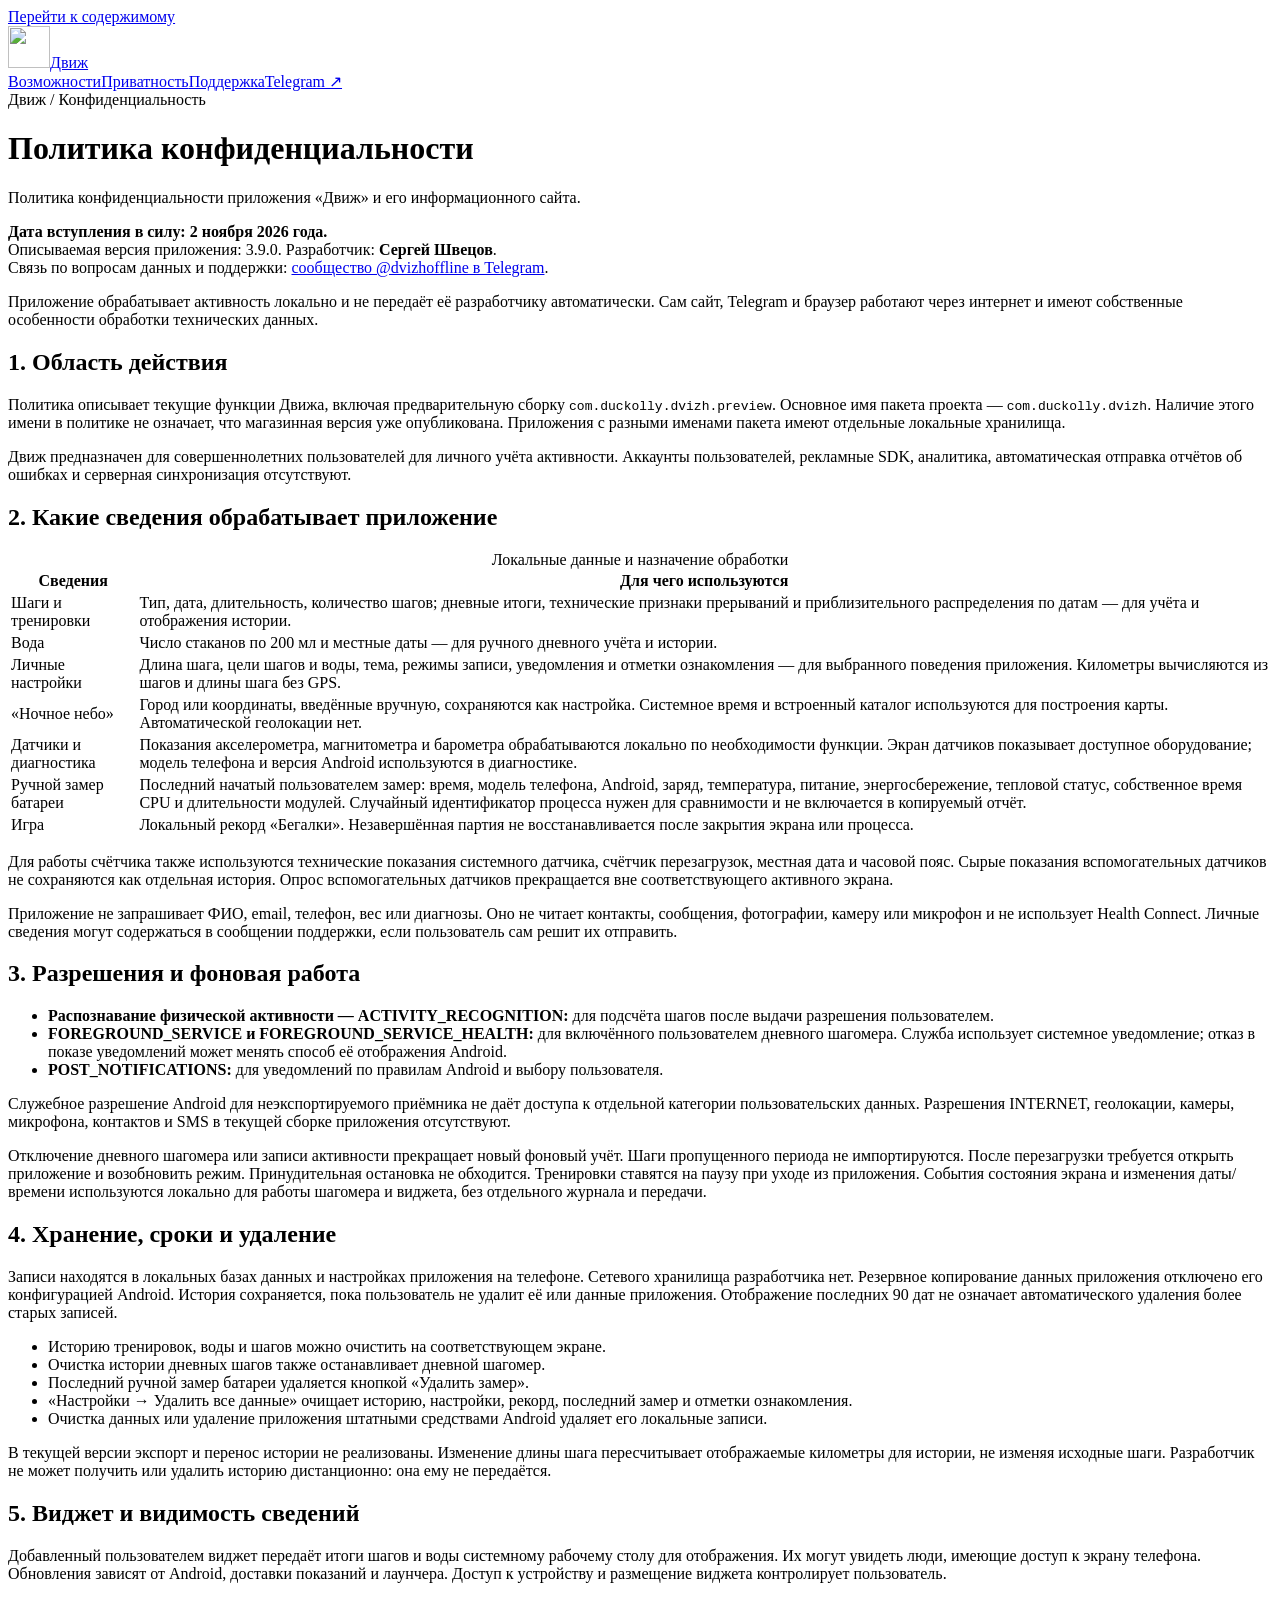
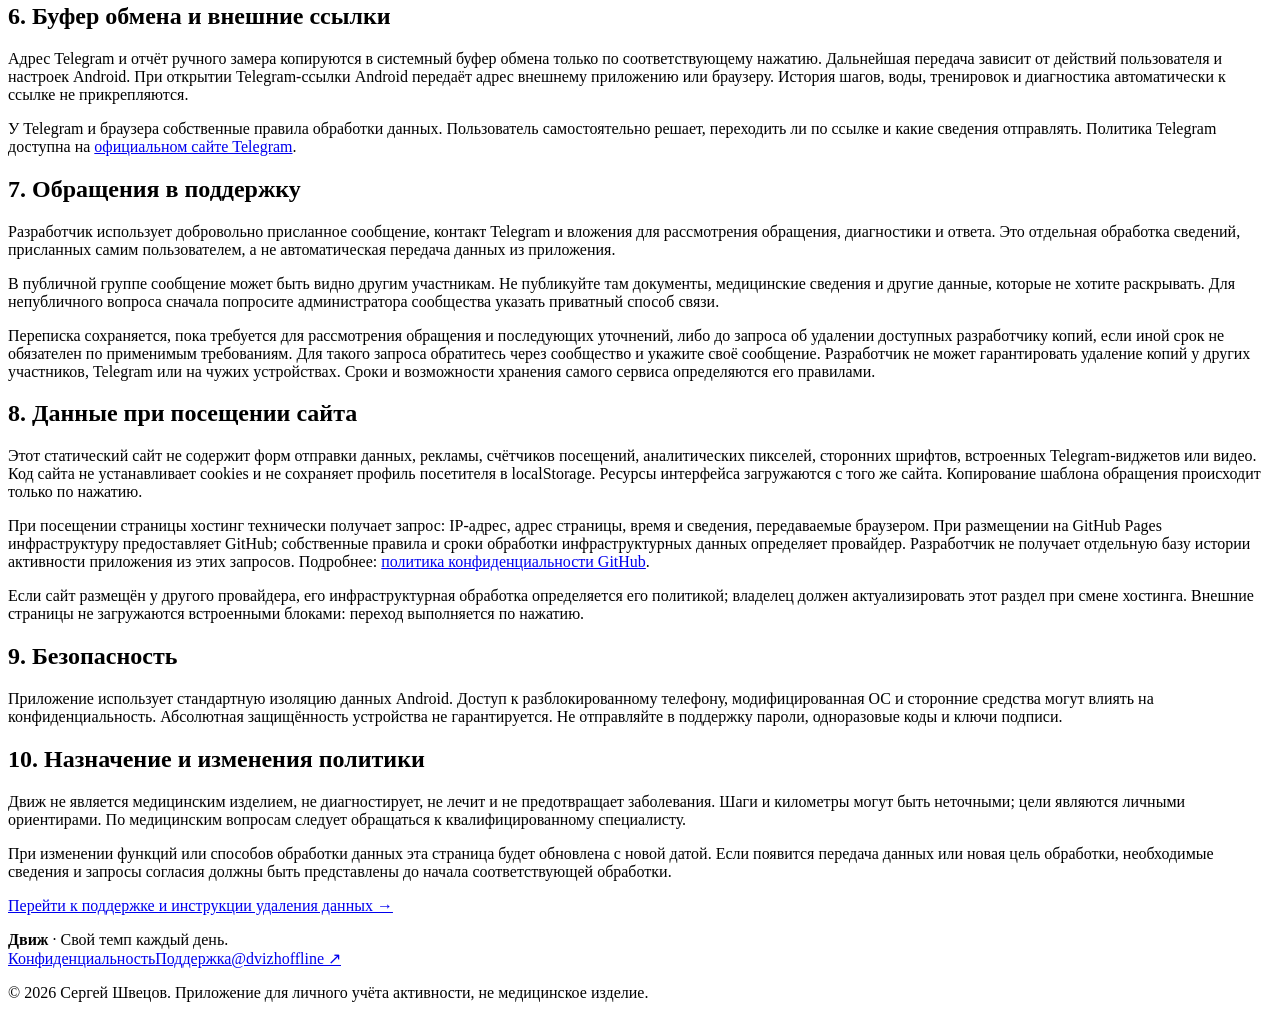
==== privacy.html @ 9fd2c1b9 "Add files via upload" ====
<!doctype html><html lang="ru"><head><meta charset="utf-8"><meta name="viewport" content="width=device-width,initial-scale=1"><title>Политика конфиденциальности — Движ</title><meta name="description" content="Политика конфиденциальности Движа: локальная обработка шагов, воды, настроек и диагностики; удаление данных и связь с разработчиком."><meta name="theme-color" content="#682781"><meta name="referrer" content="no-referrer"><meta http-equiv="Content-Security-Policy" content="default-src 'self'; img-src 'self'; style-src 'self'; script-src 'self'; connect-src 'none'; object-src 'none'; base-uri 'none'; form-action 'none'"><link rel="icon" type="image/png" href="assets/icon.png"><link rel="stylesheet" href="assets/style.css"></head><body><a class="skip" href="#main">Перейти к содержимому</a><header class="top"><div class="wrap nav"><a class="brand" href="index.html" aria-label="Движ — главная"><img src="assets/icon.png" alt="" width="42" height="42">Движ</a><nav class="navlinks" aria-label="Основная навигация"><a href="index.html#features">Возможности</a><a href="privacy.html" aria-current="page">Приватность</a><a href="support.html" >Поддержка</a><a class="nav-cta" href="https://t.me/dvizhoffline" rel="noopener noreferrer">Telegram ↗</a></nav></div></header><main id="main" class="wrap doc"><span class="eyebrow">Движ / Конфиденциальность</span><h1>Политика конфиденциальности</h1><p class="intro">Политика конфиденциальности приложения «Движ» и его информационного сайта.</p><p><strong>Дата вступления в силу: 2 ноября 2026 года.</strong><br>Описываемая версия приложения: 3.9.0. Разработчик: <strong>Сергей Швецов</strong>.<br>Связь по вопросам данных и поддержки: <a href="https://t.me/dvizhoffline" rel="noopener noreferrer">сообщество @dvizhoffline в Telegram</a>.</p><div class="notice"><p>Приложение обрабатывает активность локально и не передаёт её разработчику автоматически. Сам сайт, Telegram и браузер работают через интернет и имеют собственные особенности обработки технических данных.</p></div>
<h2>1. Область действия</h2><p>Политика описывает текущие функции Движа, включая предварительную сборку <code>com.duckolly.dvizh.preview</code>. Основное имя пакета проекта — <code>com.duckolly.dvizh</code>. Наличие этого имени в политике не означает, что магазинная версия уже опубликована. Приложения с разными именами пакета имеют отдельные локальные хранилища.</p><p>Движ предназначен для совершеннолетних пользователей для личного учёта активности. Аккаунты пользователей, рекламные SDK, аналитика, автоматическая отправка отчётов об ошибках и серверная синхронизация отсутствуют.</p>
<h2>2. Какие сведения обрабатывает приложение</h2><table><caption>Локальные данные и назначение обработки</caption><thead><tr><th scope="col">Сведения</th><th scope="col">Для чего используются</th></tr></thead><tbody><tr><td>Шаги и тренировки</td><td>Тип, дата, длительность, количество шагов; дневные итоги, технические признаки прерываний и приблизительного распределения по датам — для учёта и отображения истории.</td></tr><tr><td>Вода</td><td>Число стаканов по 200 мл и местные даты — для ручного дневного учёта и истории.</td></tr><tr><td>Личные настройки</td><td>Длина шага, цели шагов и воды, тема, режимы записи, уведомления и отметки ознакомления — для выбранного поведения приложения. Километры вычисляются из шагов и длины шага без GPS.</td></tr><tr><td>«Ночное небо»</td><td>Город или координаты, введённые вручную, сохраняются как настройка. Системное время и встроенный каталог используются для построения карты. Автоматической геолокации нет.</td></tr><tr><td>Датчики и диагностика</td><td>Показания акселерометра, магнитометра и барометра обрабатываются локально по необходимости функции. Экран датчиков показывает доступное оборудование; модель телефона и версия Android используются в диагностике.</td></tr><tr><td>Ручной замер батареи</td><td>Последний начатый пользователем замер: время, модель телефона, Android, заряд, температура, питание, энергосбережение, тепловой статус, собственное время CPU и длительности модулей. Случайный идентификатор процесса нужен для сравнимости и не включается в копируемый отчёт.</td></tr><tr><td>Игра</td><td>Локальный рекорд «Бегалки». Незавершённая партия не восстанавливается после закрытия экрана или процесса.</td></tr></tbody></table><p>Для работы счётчика также используются технические показания системного датчика, счётчик перезагрузок, местная дата и часовой пояс. Сырые показания вспомогательных датчиков не сохраняются как отдельная история. Опрос вспомогательных датчиков прекращается вне соответствующего активного экрана.</p><p>Приложение не запрашивает ФИО, email, телефон, вес или диагнозы. Оно не читает контакты, сообщения, фотографии, камеру или микрофон и не использует Health Connect. Личные сведения могут содержаться в сообщении поддержки, если пользователь сам решит их отправить.</p>
<h2>3. Разрешения и фоновая работа</h2><ul><li><strong>Распознавание физической активности — ACTIVITY_RECOGNITION:</strong> для подсчёта шагов после выдачи разрешения пользователем.</li><li><strong>FOREGROUND_SERVICE и FOREGROUND_SERVICE_HEALTH:</strong> для включённого пользователем дневного шагомера. Служба использует системное уведомление; отказ в показе уведомлений может менять способ её отображения Android.</li><li><strong>POST_NOTIFICATIONS:</strong> для уведомлений по правилам Android и выбору пользователя.</li></ul><p>Служебное разрешение Android для неэкспортируемого приёмника не даёт доступа к отдельной категории пользовательских данных. Разрешения INTERNET, геолокации, камеры, микрофона, контактов и SMS в текущей сборке приложения отсутствуют.</p><p>Отключение дневного шагомера или записи активности прекращает новый фоновый учёт. Шаги пропущенного периода не импортируются. После перезагрузки требуется открыть приложение и возобновить режим. Принудительная остановка не обходится. Тренировки ставятся на паузу при уходе из приложения. События состояния экрана и изменения даты/времени используются локально для работы шагомера и виджета, без отдельного журнала и передачи.</p>
<h2>4. Хранение, сроки и удаление</h2><p>Записи находятся в локальных базах данных и настройках приложения на телефоне. Сетевого хранилища разработчика нет. Резервное копирование данных приложения отключено его конфигурацией Android. История сохраняется, пока пользователь не удалит её или данные приложения. Отображение последних 90 дат не означает автоматического удаления более старых записей.</p><ul><li>Историю тренировок, воды и шагов можно очистить на соответствующем экране.</li><li>Очистка истории дневных шагов также останавливает дневной шагомер.</li><li>Последний ручной замер батареи удаляется кнопкой «Удалить замер».</li><li>«Настройки → Удалить все данные» очищает историю, настройки, рекорд, последний замер и отметки ознакомления.</li><li>Очистка данных или удаление приложения штатными средствами Android удаляет его локальные записи.</li></ul><p>В текущей версии экспорт и перенос истории не реализованы. Изменение длины шага пересчитывает отображаемые километры для истории, не изменяя исходные шаги. Разработчик не может получить или удалить историю дистанционно: она ему не передаётся.</p>
<h2>5. Виджет и видимость сведений</h2><p>Добавленный пользователем виджет передаёт итоги шагов и воды системному рабочему столу для отображения. Их могут увидеть люди, имеющие доступ к экрану телефона. Обновления зависят от Android, доставки показаний и лаунчера. Доступ к устройству и размещение виджета контролирует пользователь.</p>
<h2>6. Буфер обмена и внешние ссылки</h2><p>Адрес Telegram и отчёт ручного замера копируются в системный буфер обмена только по соответствующему нажатию. Дальнейшая передача зависит от действий пользователя и настроек Android. При открытии Telegram-ссылки Android передаёт адрес внешнему приложению или браузеру. История шагов, воды, тренировок и диагностика автоматически к ссылке не прикрепляются.</p><p>У Telegram и браузера собственные правила обработки данных. Пользователь самостоятельно решает, переходить ли по ссылке и какие сведения отправлять. Политика Telegram доступна на <a href="https://telegram.org/privacy" rel="noopener noreferrer">официальном сайте Telegram</a>.</p>
<h2>7. Обращения в поддержку</h2><p>Разработчик использует добровольно присланное сообщение, контакт Telegram и вложения для рассмотрения обращения, диагностики и ответа. Это отдельная обработка сведений, присланных самим пользователем, а не автоматическая передача данных из приложения.</p><p>В публичной группе сообщение может быть видно другим участникам. Не публикуйте там документы, медицинские сведения и другие данные, которые не хотите раскрывать. Для непубличного вопроса сначала попросите администратора сообщества указать приватный способ связи.</p><p>Переписка сохраняется, пока требуется для рассмотрения обращения и последующих уточнений, либо до запроса об удалении доступных разработчику копий, если иной срок не обязателен по применимым требованиям. Для такого запроса обратитесь через сообщество и укажите своё сообщение. Разработчик не может гарантировать удаление копий у других участников, Telegram или на чужих устройствах. Сроки и возможности хранения самого сервиса определяются его правилами.</p>
<h2>8. Данные при посещении сайта</h2><p>Этот статический сайт не содержит форм отправки данных, рекламы, счётчиков посещений, аналитических пикселей, сторонних шрифтов, встроенных Telegram-виджетов или видео. Код сайта не устанавливает cookies и не сохраняет профиль посетителя в localStorage. Ресурсы интерфейса загружаются с того же сайта. Копирование шаблона обращения происходит только по нажатию.</p><p>При посещении страницы хостинг технически получает запрос: IP-адрес, адрес страницы, время и сведения, передаваемые браузером. При размещении на GitHub Pages инфраструктуру предоставляет GitHub; собственные правила и сроки обработки инфраструктурных данных определяет провайдер. Разработчик не получает отдельную базу истории активности приложения из этих запросов. Подробнее: <a href="https://docs.github.com/en/site-policy/privacy-policies/github-general-privacy-statement" rel="noopener noreferrer">политика конфиденциальности GitHub</a>.</p><p>Если сайт размещён у другого провайдера, его инфраструктурная обработка определяется его политикой; владелец должен актуализировать этот раздел при смене хостинга. Внешние страницы не загружаются встроенными блоками: переход выполняется по нажатию.</p>
<h2>9. Безопасность</h2><p>Приложение использует стандартную изоляцию данных Android. Доступ к разблокированному телефону, модифицированная ОС и сторонние средства могут влиять на конфиденциальность. Абсолютная защищённость устройства не гарантируется. Не отправляйте в поддержку пароли, одноразовые коды и ключи подписи.</p>
<h2>10. Назначение и изменения политики</h2><p>Движ не является медицинским изделием, не диагностирует, не лечит и не предотвращает заболевания. Шаги и километры могут быть неточными; цели являются личными ориентирами. По медицинским вопросам следует обращаться к квалифицированному специалисту.</p><p>При изменении функций или способов обработки данных эта страница будет обновлена с новой датой. Если появится передача данных или новая цель обработки, необходимые сведения и запросы согласия должны быть представлены до начала соответствующей обработки.</p><p><a href="support.html">Перейти к поддержке и инструкции удаления данных →</a></p></main><footer class="footer"><div class="wrap"><div class="footer-row"><span><strong>Движ</strong> · Свой темп каждый день.</span><nav class="footer-links" aria-label="Дополнительная навигация"><a href="privacy.html">Конфиденциальность</a><a href="support.html">Поддержка</a><a href="https://t.me/dvizhoffline" rel="noopener noreferrer">@dvizhoffline ↗</a></nav></div><p class="small">© 2026 Сергей Швецов. Приложение для личного учёта активности, не медицинское изделие.</p></div></footer></body></html>
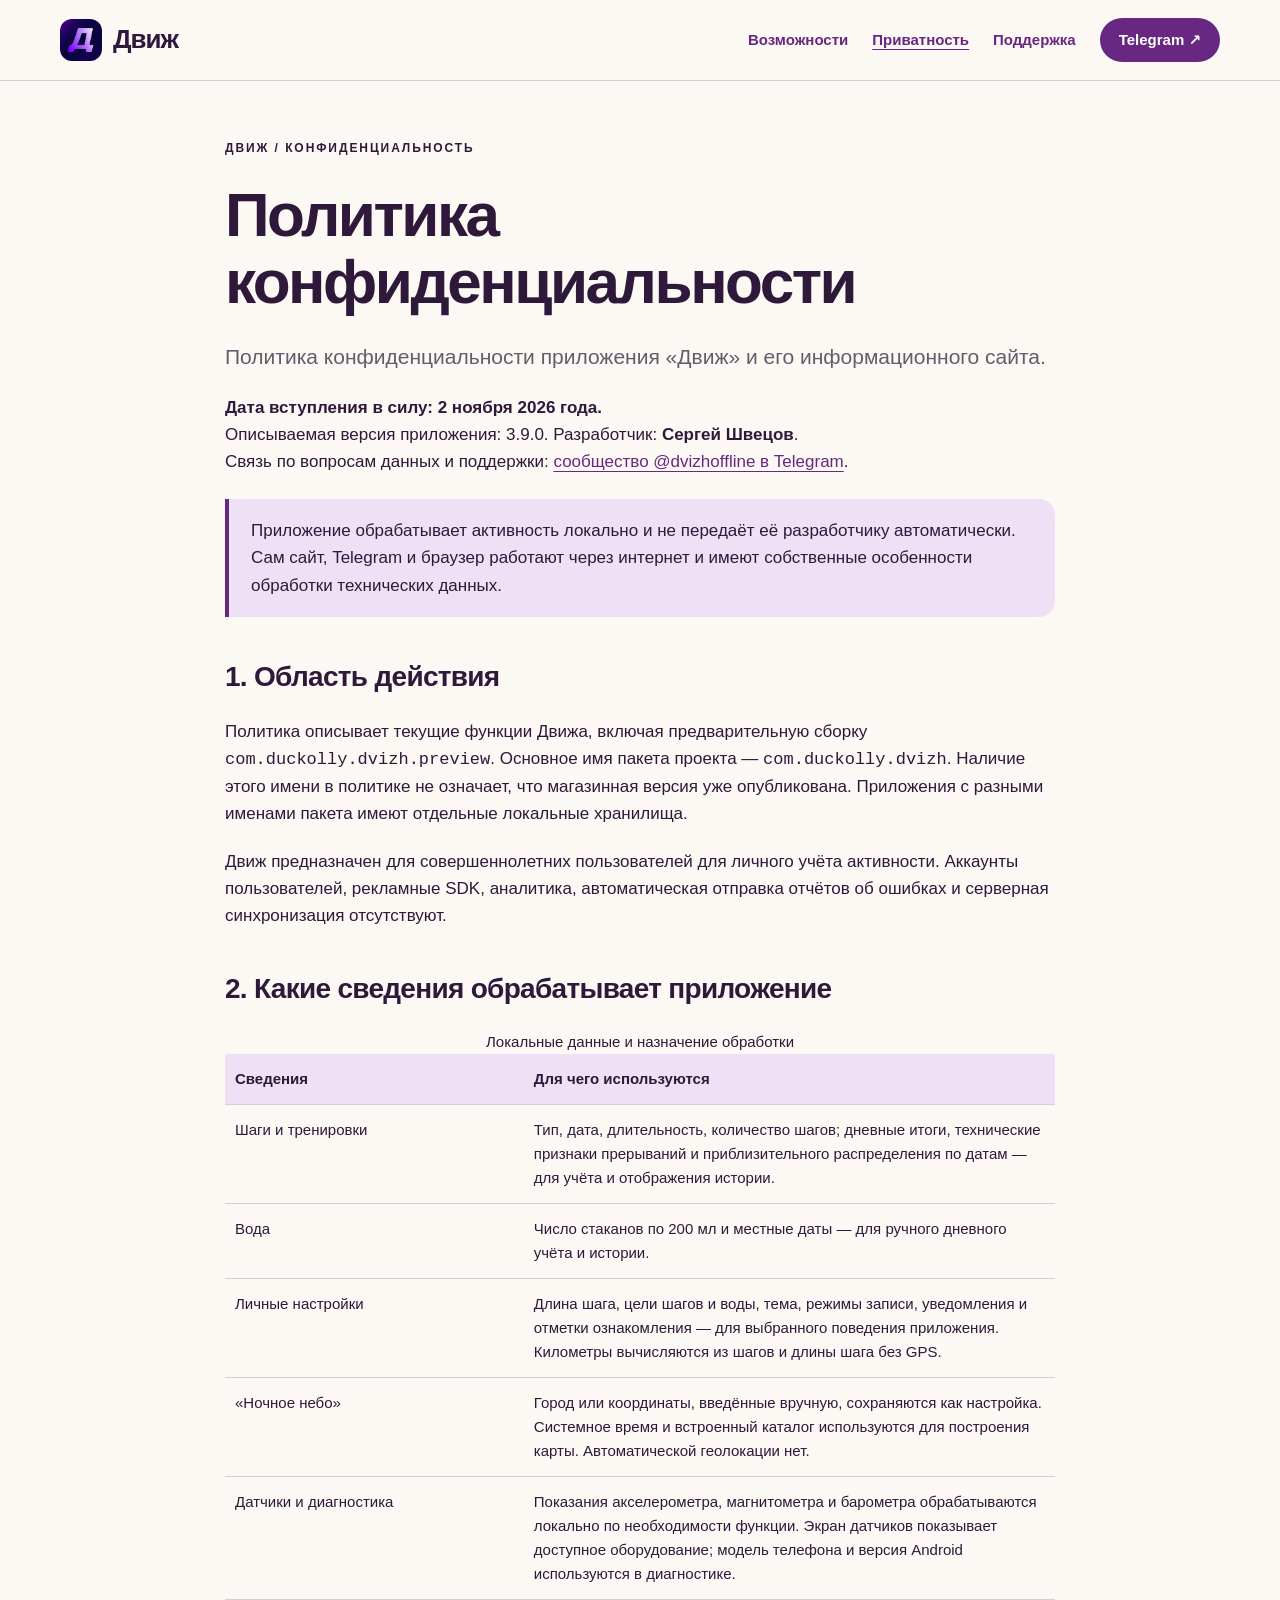
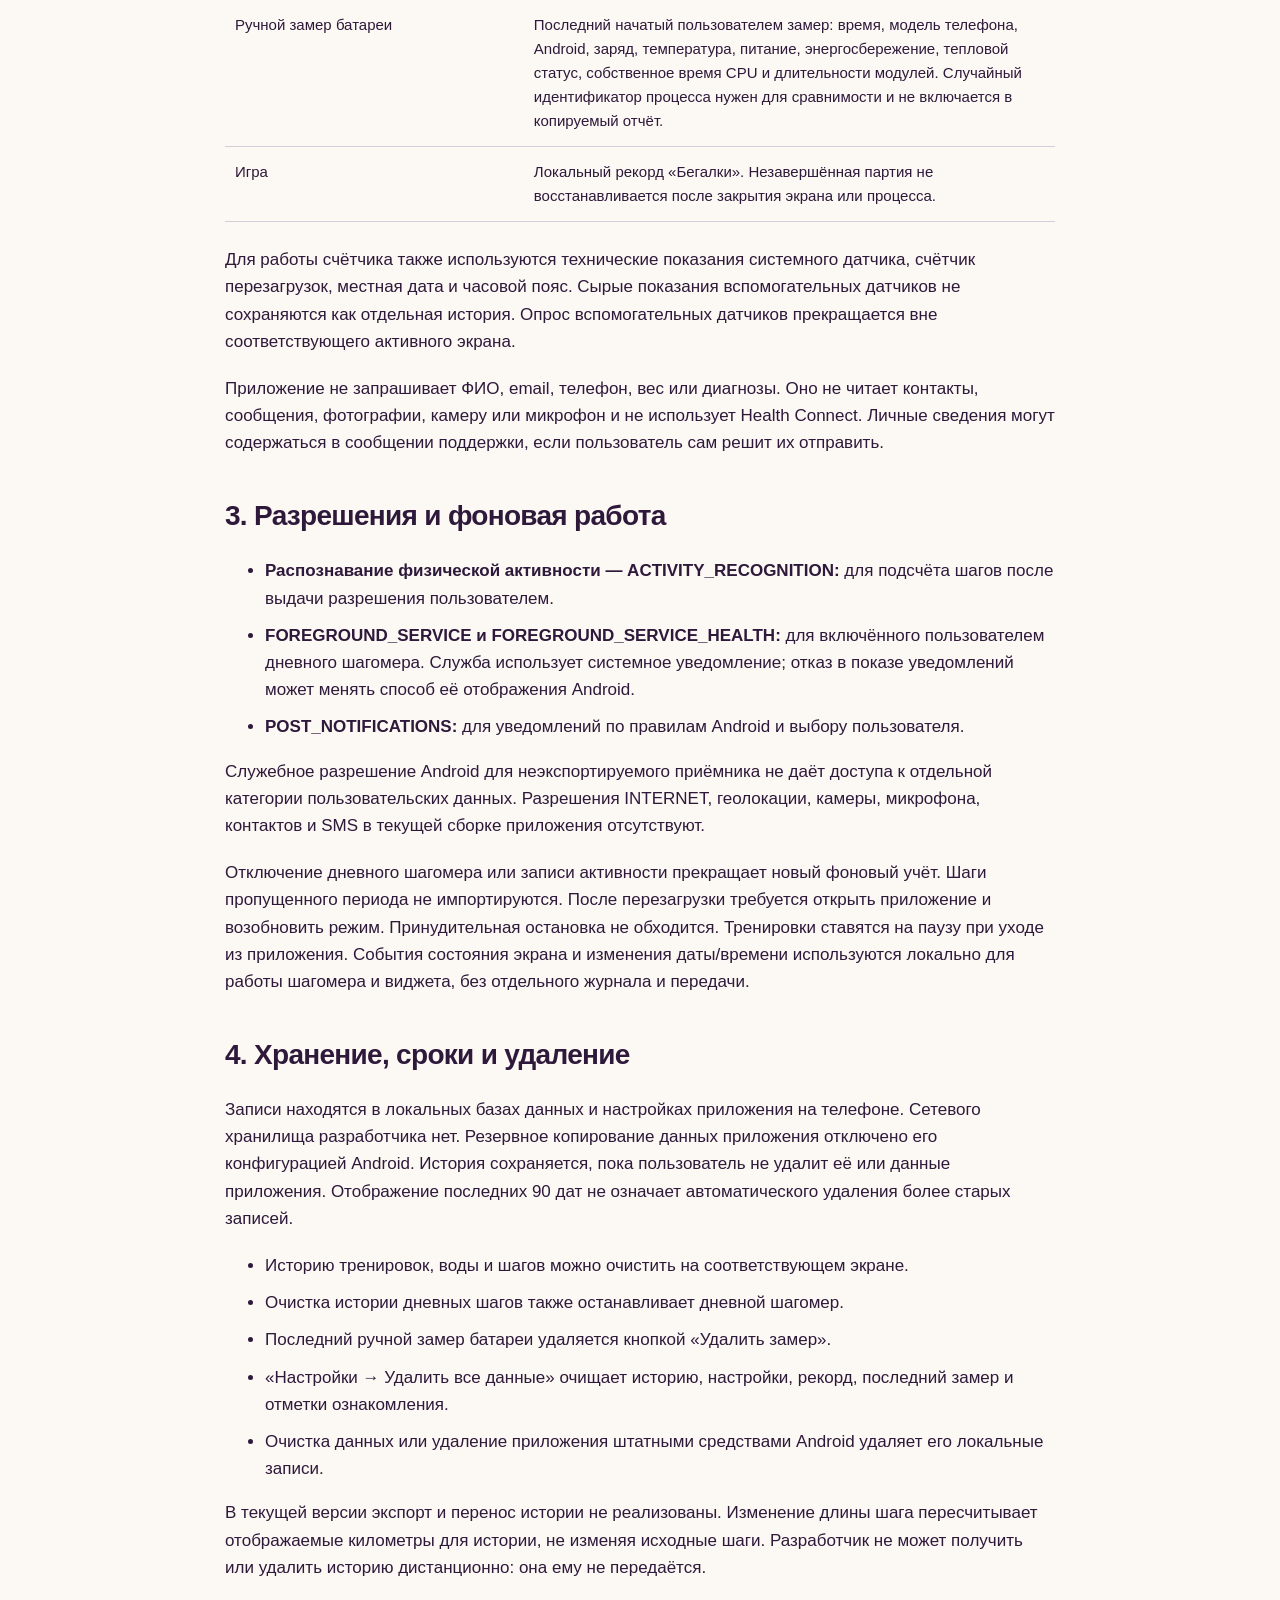
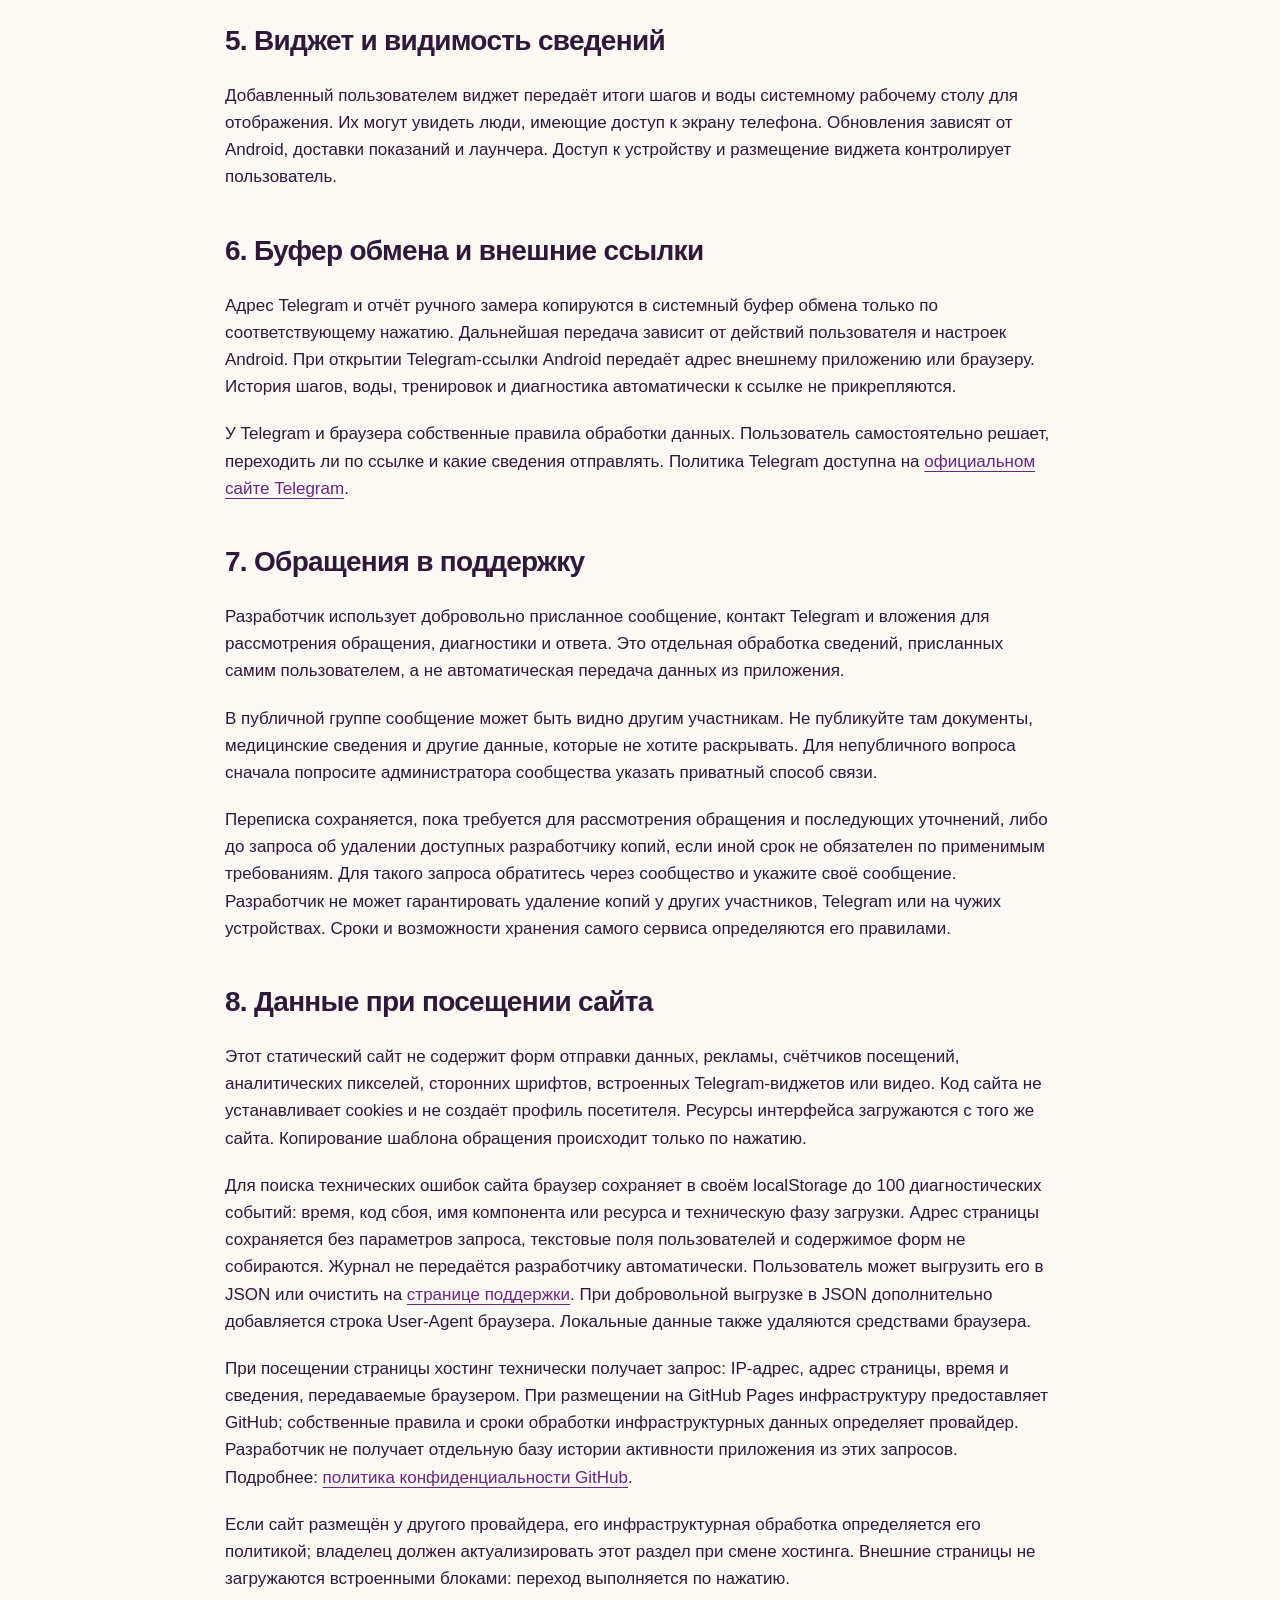
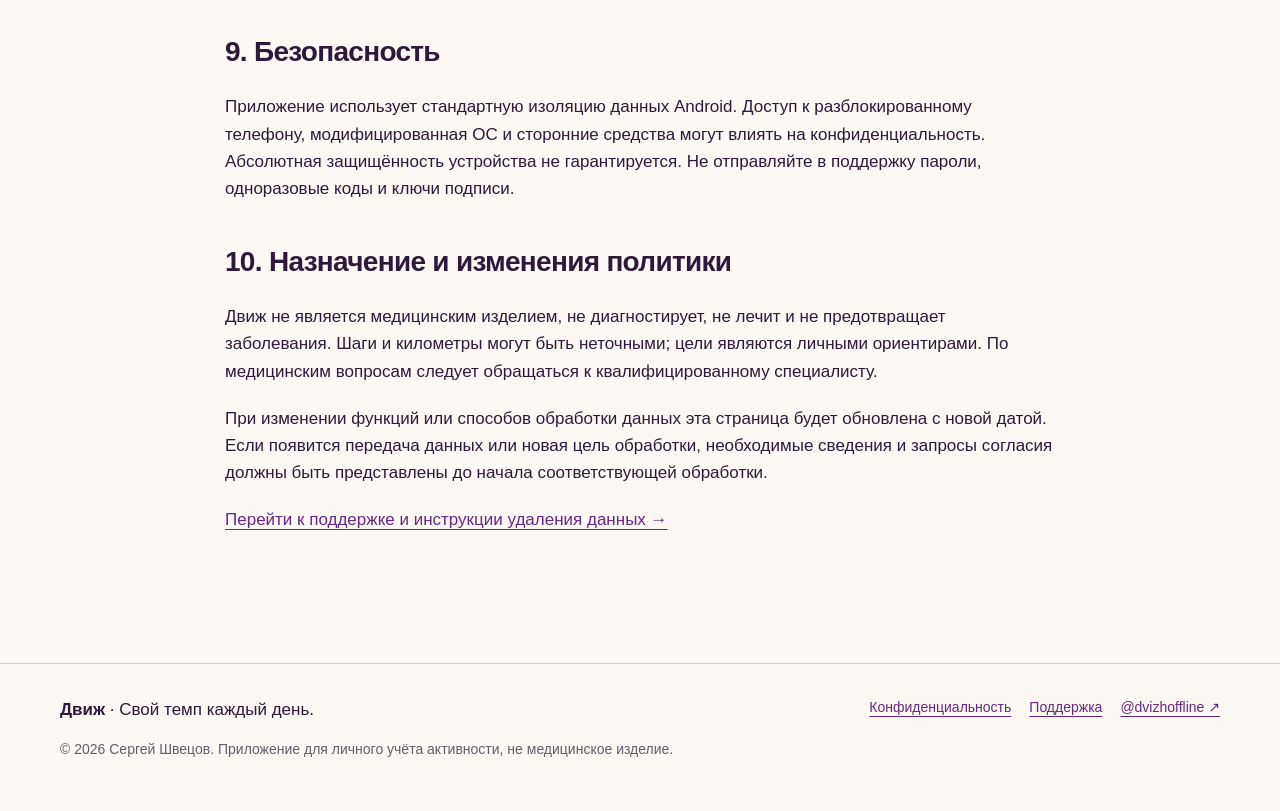
==== commit b52d8312: "fix: website and diagnostics" ====
--- a/privacy.html
+++ b/privacy.html
@@ -1,4 +1,4 @@
-<!doctype html><html lang="ru"><head><meta charset="utf-8"><meta name="viewport" content="width=device-width,initial-scale=1"><title>Политика конфиденциальности — Движ</title><meta name="description" content="Политика конфиденциальности Движа: локальная обработка шагов, воды, настроек и диагностики; удаление данных и связь с разработчиком."><meta name="theme-color" content="#682781"><meta name="referrer" content="no-referrer"><meta http-equiv="Content-Security-Policy" content="default-src 'self'; img-src 'self'; style-src 'self'; script-src 'self'; connect-src 'none'; object-src 'none'; base-uri 'none'; form-action 'none'"><link rel="icon" type="image/png" href="assets/icon.png"><link rel="stylesheet" href="assets/style.css"></head><body><a class="skip" href="#main">Перейти к содержимому</a><header class="top"><div class="wrap nav"><a class="brand" href="index.html" aria-label="Движ — главная"><img src="assets/icon.png" alt="" width="42" height="42">Движ</a><nav class="navlinks" aria-label="Основная навигация"><a href="index.html#features">Возможности</a><a href="privacy.html" aria-current="page">Приватность</a><a href="support.html" >Поддержка</a><a class="nav-cta" href="https://t.me/dvizhoffline" rel="noopener noreferrer">Telegram ↗</a></nav></div></header><main id="main" class="wrap doc"><span class="eyebrow">Движ / Конфиденциальность</span><h1>Политика конфиденциальности</h1><p class="intro">Политика конфиденциальности приложения «Движ» и его информационного сайта.</p><p><strong>Дата вступления в силу: 2 ноября 2026 года.</strong><br>Описываемая версия приложения: 3.9.0. Разработчик: <strong>Сергей Швецов</strong>.<br>Связь по вопросам данных и поддержки: <a href="https://t.me/dvizhoffline" rel="noopener noreferrer">сообщество @dvizhoffline в Telegram</a>.</p><div class="notice"><p>Приложение обрабатывает активность локально и не передаёт её разработчику автоматически. Сам сайт, Telegram и браузер работают через интернет и имеют собственные особенности обработки технических данных.</p></div>
+<!doctype html><html lang="ru"><head><meta charset="utf-8"><meta name="viewport" content="width=device-width,initial-scale=1"><title>Политика конфиденциальности — Движ</title><meta name="description" content="Политика конфиденциальности Движа: локальная обработка шагов, воды, настроек и диагностики; удаление данных и связь с разработчиком."><meta name="theme-color" content="#682781"><meta name="referrer" content="no-referrer"><meta http-equiv="Content-Security-Policy" content="default-src 'self'; img-src 'self'; style-src 'self'; script-src 'self'; connect-src 'none'; object-src 'none'; base-uri 'none'; form-action 'none'"><script src="assets/diagnostics.js"></script><link rel="icon" type="image/png" href="assets/icon.png"><link rel="stylesheet" href="assets/style.css"></head><body><a class="skip" href="#main">Перейти к содержимому</a><header class="top"><div class="wrap nav"><a class="brand" href="index.html" aria-label="Движ — главная"><img src="assets/icon.png" alt="" width="42" height="42">Движ</a><nav class="navlinks" aria-label="Основная навигация"><a href="index.html#features">Возможности</a><a href="privacy.html" aria-current="page">Приватность</a><a href="support.html" >Поддержка</a><a class="nav-cta" href="https://t.me/dvizhoffline" rel="noopener noreferrer">Telegram ↗</a></nav></div></header><main id="main" class="wrap doc"><span class="eyebrow">Движ / Конфиденциальность</span><h1>Политика конфиденциальности</h1><p class="intro">Политика конфиденциальности приложения «Движ» и его информационного сайта.</p><p><strong>Дата вступления в силу: 2 ноября 2026 года.</strong><br>Описываемая версия приложения: 3.9.0. Разработчик: <strong>Сергей Швецов</strong>.<br>Связь по вопросам данных и поддержки: <a href="https://t.me/dvizhoffline" rel="noopener noreferrer">сообщество @dvizhoffline в Telegram</a>.</p><div class="notice"><p>Приложение обрабатывает активность локально и не передаёт её разработчику автоматически. Сам сайт, Telegram и браузер работают через интернет и имеют собственные особенности обработки технических данных.</p></div>
 <h2>1. Область действия</h2><p>Политика описывает текущие функции Движа, включая предварительную сборку <code>com.duckolly.dvizh.preview</code>. Основное имя пакета проекта — <code>com.duckolly.dvizh</code>. Наличие этого имени в политике не означает, что магазинная версия уже опубликована. Приложения с разными именами пакета имеют отдельные локальные хранилища.</p><p>Движ предназначен для совершеннолетних пользователей для личного учёта активности. Аккаунты пользователей, рекламные SDK, аналитика, автоматическая отправка отчётов об ошибках и серверная синхронизация отсутствуют.</p>
 <h2>2. Какие сведения обрабатывает приложение</h2><table><caption>Локальные данные и назначение обработки</caption><thead><tr><th scope="col">Сведения</th><th scope="col">Для чего используются</th></tr></thead><tbody><tr><td>Шаги и тренировки</td><td>Тип, дата, длительность, количество шагов; дневные итоги, технические признаки прерываний и приблизительного распределения по датам — для учёта и отображения истории.</td></tr><tr><td>Вода</td><td>Число стаканов по 200 мл и местные даты — для ручного дневного учёта и истории.</td></tr><tr><td>Личные настройки</td><td>Длина шага, цели шагов и воды, тема, режимы записи, уведомления и отметки ознакомления — для выбранного поведения приложения. Километры вычисляются из шагов и длины шага без GPS.</td></tr><tr><td>«Ночное небо»</td><td>Город или координаты, введённые вручную, сохраняются как настройка. Системное время и встроенный каталог используются для построения карты. Автоматической геолокации нет.</td></tr><tr><td>Датчики и диагностика</td><td>Показания акселерометра, магнитометра и барометра обрабатываются локально по необходимости функции. Экран датчиков показывает доступное оборудование; модель телефона и версия Android используются в диагностике.</td></tr><tr><td>Ручной замер батареи</td><td>Последний начатый пользователем замер: время, модель телефона, Android, заряд, температура, питание, энергосбережение, тепловой статус, собственное время CPU и длительности модулей. Случайный идентификатор процесса нужен для сравнимости и не включается в копируемый отчёт.</td></tr><tr><td>Игра</td><td>Локальный рекорд «Бегалки». Незавершённая партия не восстанавливается после закрытия экрана или процесса.</td></tr></tbody></table><p>Для работы счётчика также используются технические показания системного датчика, счётчик перезагрузок, местная дата и часовой пояс. Сырые показания вспомогательных датчиков не сохраняются как отдельная история. Опрос вспомогательных датчиков прекращается вне соответствующего активного экрана.</p><p>Приложение не запрашивает ФИО, email, телефон, вес или диагнозы. Оно не читает контакты, сообщения, фотографии, камеру или микрофон и не использует Health Connect. Личные сведения могут содержаться в сообщении поддержки, если пользователь сам решит их отправить.</p>
 <h2>3. Разрешения и фоновая работа</h2><ul><li><strong>Распознавание физической активности — ACTIVITY_RECOGNITION:</strong> для подсчёта шагов после выдачи разрешения пользователем.</li><li><strong>FOREGROUND_SERVICE и FOREGROUND_SERVICE_HEALTH:</strong> для включённого пользователем дневного шагомера. Служба использует системное уведомление; отказ в показе уведомлений может менять способ её отображения Android.</li><li><strong>POST_NOTIFICATIONS:</strong> для уведомлений по правилам Android и выбору пользователя.</li></ul><p>Служебное разрешение Android для неэкспортируемого приёмника не даёт доступа к отдельной категории пользовательских данных. Разрешения INTERNET, геолокации, камеры, микрофона, контактов и SMS в текущей сборке приложения отсутствуют.</p><p>Отключение дневного шагомера или записи активности прекращает новый фоновый учёт. Шаги пропущенного периода не импортируются. После перезагрузки требуется открыть приложение и возобновить режим. Принудительная остановка не обходится. Тренировки ставятся на паузу при уходе из приложения. События состояния экрана и изменения даты/времени используются локально для работы шагомера и виджета, без отдельного журнала и передачи.</p>
@@ -6,6 +6,6 @@
 <h2>5. Виджет и видимость сведений</h2><p>Добавленный пользователем виджет передаёт итоги шагов и воды системному рабочему столу для отображения. Их могут увидеть люди, имеющие доступ к экрану телефона. Обновления зависят от Android, доставки показаний и лаунчера. Доступ к устройству и размещение виджета контролирует пользователь.</p>
 <h2>6. Буфер обмена и внешние ссылки</h2><p>Адрес Telegram и отчёт ручного замера копируются в системный буфер обмена только по соответствующему нажатию. Дальнейшая передача зависит от действий пользователя и настроек Android. При открытии Telegram-ссылки Android передаёт адрес внешнему приложению или браузеру. История шагов, воды, тренировок и диагностика автоматически к ссылке не прикрепляются.</p><p>У Telegram и браузера собственные правила обработки данных. Пользователь самостоятельно решает, переходить ли по ссылке и какие сведения отправлять. Политика Telegram доступна на <a href="https://telegram.org/privacy" rel="noopener noreferrer">официальном сайте Telegram</a>.</p>
 <h2>7. Обращения в поддержку</h2><p>Разработчик использует добровольно присланное сообщение, контакт Telegram и вложения для рассмотрения обращения, диагностики и ответа. Это отдельная обработка сведений, присланных самим пользователем, а не автоматическая передача данных из приложения.</p><p>В публичной группе сообщение может быть видно другим участникам. Не публикуйте там документы, медицинские сведения и другие данные, которые не хотите раскрывать. Для непубличного вопроса сначала попросите администратора сообщества указать приватный способ связи.</p><p>Переписка сохраняется, пока требуется для рассмотрения обращения и последующих уточнений, либо до запроса об удалении доступных разработчику копий, если иной срок не обязателен по применимым требованиям. Для такого запроса обратитесь через сообщество и укажите своё сообщение. Разработчик не может гарантировать удаление копий у других участников, Telegram или на чужих устройствах. Сроки и возможности хранения самого сервиса определяются его правилами.</p>
-<h2>8. Данные при посещении сайта</h2><p>Этот статический сайт не содержит форм отправки данных, рекламы, счётчиков посещений, аналитических пикселей, сторонних шрифтов, встроенных Telegram-виджетов или видео. Код сайта не устанавливает cookies и не сохраняет профиль посетителя в localStorage. Ресурсы интерфейса загружаются с того же сайта. Копирование шаблона обращения происходит только по нажатию.</p><p>При посещении страницы хостинг технически получает запрос: IP-адрес, адрес страницы, время и сведения, передаваемые браузером. При размещении на GitHub Pages инфраструктуру предоставляет GitHub; собственные правила и сроки обработки инфраструктурных данных определяет провайдер. Разработчик не получает отдельную базу истории активности приложения из этих запросов. Подробнее: <a href="https://docs.github.com/en/site-policy/privacy-policies/github-general-privacy-statement" rel="noopener noreferrer">политика конфиденциальности GitHub</a>.</p><p>Если сайт размещён у другого провайдера, его инфраструктурная обработка определяется его политикой; владелец должен актуализировать этот раздел при смене хостинга. Внешние страницы не загружаются встроенными блоками: переход выполняется по нажатию.</p>
+<h2>8. Данные при посещении сайта</h2><p>Этот статический сайт не содержит форм отправки данных, рекламы, счётчиков посещений, аналитических пикселей, сторонних шрифтов, встроенных Telegram-виджетов или видео. Код сайта не устанавливает cookies и не создаёт профиль посетителя. Ресурсы интерфейса загружаются с того же сайта. Копирование шаблона обращения происходит только по нажатию.</p><p>Для поиска технических ошибок сайта браузер сохраняет в своём localStorage до 100 диагностических событий: время, код сбоя, имя компонента или ресурса и техническую фазу загрузки. Адрес страницы сохраняется без параметров запроса, текстовые поля пользователей и содержимое форм не собираются. Журнал не передаётся разработчику автоматически. Пользователь может выгрузить его в JSON или очистить на <a href="support.html">странице поддержки</a>. При добровольной выгрузке в JSON дополнительно добавляется строка User-Agent браузера. Локальные данные также удаляются средствами браузера.</p><p>При посещении страницы хостинг технически получает запрос: IP-адрес, адрес страницы, время и сведения, передаваемые браузером. При размещении на GitHub Pages инфраструктуру предоставляет GitHub; собственные правила и сроки обработки инфраструктурных данных определяет провайдер. Разработчик не получает отдельную базу истории активности приложения из этих запросов. Подробнее: <a href="https://docs.github.com/en/site-policy/privacy-policies/github-general-privacy-statement" rel="noopener noreferrer">политика конфиденциальности GitHub</a>.</p><p>Если сайт размещён у другого провайдера, его инфраструктурная обработка определяется его политикой; владелец должен актуализировать этот раздел при смене хостинга. Внешние страницы не загружаются встроенными блоками: переход выполняется по нажатию.</p>
 <h2>9. Безопасность</h2><p>Приложение использует стандартную изоляцию данных Android. Доступ к разблокированному телефону, модифицированная ОС и сторонние средства могут влиять на конфиденциальность. Абсолютная защищённость устройства не гарантируется. Не отправляйте в поддержку пароли, одноразовые коды и ключи подписи.</p>
 <h2>10. Назначение и изменения политики</h2><p>Движ не является медицинским изделием, не диагностирует, не лечит и не предотвращает заболевания. Шаги и километры могут быть неточными; цели являются личными ориентирами. По медицинским вопросам следует обращаться к квалифицированному специалисту.</p><p>При изменении функций или способов обработки данных эта страница будет обновлена с новой датой. Если появится передача данных или новая цель обработки, необходимые сведения и запросы согласия должны быть представлены до начала соответствующей обработки.</p><p><a href="support.html">Перейти к поддержке и инструкции удаления данных →</a></p></main><footer class="footer"><div class="wrap"><div class="footer-row"><span><strong>Движ</strong> · Свой темп каждый день.</span><nav class="footer-links" aria-label="Дополнительная навигация"><a href="privacy.html">Конфиденциальность</a><a href="support.html">Поддержка</a><a href="https://t.me/dvizhoffline" rel="noopener noreferrer">@dvizhoffline ↗</a></nav></div><p class="small">© 2026 Сергей Швецов. Приложение для личного учёта активности, не медицинское изделие.</p></div></footer></body></html>
--- a/assets/style.css
+++ b/assets/style.css
@@ -0,0 +1,12 @@
+:root{--ink:#2e193b;--muted:#665b6b;--paper:#fcf8f3;--purple:#682781;--lavender:#eee1f5;--peach:#ffe5d3;--aqua:#dbf1ed;--line:#d8ccd9;--radius:30px;font-family:Inter,Arial,system-ui,sans-serif;color:var(--ink);background:var(--paper);font-synthesis:none}*{box-sizing:border-box}html{scroll-behavior:smooth;scroll-padding-top:110px}body{margin:0;font-size:17px;line-height:1.6}img{max-width:100%;height:auto;display:block}a{color:var(--purple);text-underline-offset:4px}button,a{-webkit-tap-highlight-color:transparent}button{font:inherit}a:focus-visible,button:focus-visible,summary:focus-visible{outline:3px solid #155d71;outline-offset:5px}a:hover{text-decoration-thickness:2px}p{margin:0 0 20px}h1,h2,h3{line-height:1.08;letter-spacing:-.04em;margin:0 0 24px}h1{font-size:clamp(44px,6.8vw,88px);font-weight:800}h2{font-size:clamp(32px,4.3vw,56px)}h3{font-size:25px}.wrap{width:min(1160px,calc(100% - 48px));margin:auto}.skip{position:absolute;top:-90px;left:20px;background:white;z-index:9;padding:14px}.skip:focus{top:12px}.top{border-bottom:1px solid var(--line);background:var(--paper)}.nav{display:flex;align-items:center;justify-content:space-between;gap:24px;padding:18px 0}.brand{display:flex;align-items:center;gap:11px;text-decoration:none;color:var(--ink);font-size:26px;font-weight:800;letter-spacing:-1px}.brand img{width:42px;height:42px;border-radius:12px}.navlinks{display:flex;flex-wrap:wrap;align-items:center;gap:8px 24px}.navlinks a{font-size:15px;font-weight:600;text-decoration:none;padding:9px 0}.navlinks a[aria-current=page]{text-decoration:underline}.navlinks .nav-cta{background:var(--purple);color:#fff;padding:10px 19px;border-radius:30px}.hero{display:grid;grid-template-columns:1.15fr .85fr;gap:50px;align-items:center;padding:64px 0 82px}.eyebrow{text-transform:uppercase;font-size:12px;letter-spacing:.16em;font-weight:800;margin-bottom:24px;display:block}.lead{font-size:21px;max-width:560px;color:var(--muted);line-height:1.6}.actions{display:flex;flex-wrap:wrap;gap:12px;margin:28px 0 18px}.button{border:1px solid var(--purple);border-radius:32px;padding:14px 24px;min-height:50px;display:inline-flex;justify-content:center;align-items:center;text-decoration:none;font-weight:700;background:transparent;color:var(--purple);text-align:center}.button.primary{background:var(--purple);color:white}.button:hover{filter:brightness(.94)}.small{font-size:14px;color:var(--muted)}.tags{display:flex;flex-wrap:wrap;gap:8px;margin:32px 0 0;padding:0;list-style:none}.tags li{border:1px solid var(--line);padding:6px 13px;border-radius:40px;font-size:13px}.hero-visual{background:var(--lavender);border-radius:50% 50% 36px 36px;padding:34px 28px 22px;position:relative;display:flex;align-items:center;flex-direction:column}.phone{border:7px solid #342139;border-radius:33px;overflow:hidden;background:var(--paper);box-shadow:0 22px 40px #40214a18;width:270px;max-width:100%}.phone img{width:100%}.caption{font-size:12px;text-align:center;color:var(--muted);margin:17px 0 0;max-width:320px}.status-note{padding:9px 17px;background:#fffaf5;border-radius:24px;font-size:13px;font-weight:700;margin-bottom:20px}.strip{border-top:1px solid var(--line);border-bottom:1px solid var(--line);padding:20px 0}.strip .wrap{display:flex;justify-content:space-between;gap:16px;flex-wrap:wrap}.strip span{font-size:15px;font-weight:700}.section{padding:84px 0}.section-head{display:flex;justify-content:space-between;align-items:flex-end;gap:30px;margin-bottom:32px}.section-head p{max-width:390px;color:var(--muted);margin-bottom:24px}.feature-grid{display:grid;grid-template-columns:1.2fr 1fr 1fr;gap:18px}.feature{border-radius:var(--radius);padding:30px;background:var(--lavender);display:flex;flex-direction:column;min-width:0}.feature p{font-size:16px}.feature.peach{background:var(--peach)}.feature.aqua{background:var(--aqua)}.feature-index{font-size:12px;font-weight:700;letter-spacing:.12em;margin-bottom:24px}.feature-metric{font-size:clamp(36px,4vw,58px);letter-spacing:-.05em;line-height:1.1;font-weight:800;margin:18px 0}.metric-label{font-size:13px;color:var(--muted)}.track{height:12px;border-radius:20px;background:#cfb9df;margin:20px 0 14px}.track span{display:block;width:80.25%;height:100%;border-radius:20px;background:var(--purple)}.glass{width:70px;height:100px;margin:18px 0;border:3px solid #2c6774;border-radius:3px 3px 17px 17px;background:linear-gradient(to top,#72bcc6 60%,#d5ebed 60%)}.pebble{width:63px;height:75px;background:linear-gradient(130deg,#b17dd2,#642681);border-radius:54% 54% 39% 39%;position:relative;margin:16px 0 26px}.pebble:before,.pebble:after{content:'';position:absolute;top:27px;width:11px;height:15px;background:radial-gradient(ellipse at 57% 58%,#2d193b 0 31%,white 35%);border-radius:50%}.pebble:before{left:17px}.pebble:after{right:15px}.gallery-section{background:#f0e8f2}.gallery{display:grid;grid-template-columns:repeat(3,1fr);gap:28px;align-items:start}.gallery figure{margin:0}.gallery .phone{width:100%;max-width:290px;margin:auto;box-shadow:none}.gallery figcaption{margin-top:18px;text-align:center;font-size:15px;font-weight:700}.privacy-band{display:grid;grid-template-columns:1fr 1fr;gap:60px;align-items:start}.privacy-band ul{padding:0;list-style:none;margin:0}.privacy-band li{padding:18px 0;border-bottom:1px solid var(--line)}.privacy-band li:first-child{padding-top:0}.privacy-band strong{display:block}.privacy-band li span{font-size:15px;color:var(--muted)}.faq{max-width:830px}.faq details{padding:21px 0;border-bottom:1px solid var(--line)}summary{font-size:20px;font-weight:700;cursor:pointer;line-height:1.5}.faq details p{color:var(--muted);margin:16px 0 0}.community{background:var(--purple);color:#fff;padding:52px;border-radius:36px;display:flex;align-items:center;justify-content:space-between;gap:35px}.community p{color:#eddbf3;max-width:560px}.community .button{background:#fff;color:var(--purple);border-color:white;flex-shrink:0}.community h2{font-size:42px}.footer{border-top:1px solid var(--line);padding:32px 0;margin-top:70px}.footer-row{display:flex;justify-content:space-between;gap:20px;flex-wrap:wrap}.footer-links{display:flex;flex-wrap:wrap;gap:18px;font-size:14px}.footer .small{margin-top:14px}.doc{max-width:830px;padding:58px 0 40px}.doc h1{font-size:clamp(38px,6vw,62px)}.doc h2{font-size:28px;margin-top:42px;line-height:1.25;letter-spacing:-.025em}.doc h3{font-size:21px;margin-top:28px;line-height:1.35}.doc li{margin-bottom:10px}.doc .intro{font-size:21px;color:var(--muted)}.doc table{border-collapse:collapse;width:100%;margin:24px 0;font-size:15px;table-layout:fixed}.doc th,.doc td{border-bottom:1px solid var(--line);text-align:left;vertical-align:top;padding:13px 10px;overflow-wrap:anywhere}.doc th{background:var(--lavender)}.doc th:first-child{width:36%}.notice{border-left:4px solid var(--purple);padding:18px 22px;background:var(--lavender);margin:24px 0;border-radius:0 16px 16px 0}.notice p:last-child{margin-bottom:0}.support-template{white-space:pre-wrap;overflow-wrap:anywhere;padding:24px;background:var(--lavender);border-radius:22px;font-family:inherit;font-size:16px}.copy-status{min-height:26px;font-size:14px}.doc a{overflow-wrap:anywhere}.section,.doc{scroll-margin-top:20px}::selection{background:#dfc2f1}@media(max-width:850px){.hero{gap:28px;grid-template-columns:1fr 1fr;padding-top:44px}.hero h1{font-size:56px}.feature-grid{grid-template-columns:1fr}.feature{min-height:0}.feature .feature-metric{font-size:50px}.privacy-band{gap:30px}.gallery{gap:14px}.phone{border-width:5px;border-radius:27px}.section{padding:60px 0}.community{padding:32px;align-items:start;flex-direction:column}}@media(max-width:600px){.wrap{width:calc(100% - 32px)}.nav{align-items:flex-start;gap:15px;flex-direction:column;padding:15px 0}.navlinks{width:100%;gap:8px 18px;justify-content:flex-start}.navlinks a{font-size:14px}.hero{grid-template-columns:1fr;padding:38px 0 45px;gap:36px}.hero h1{font-size:58px}.lead{font-size:19px}.hero-visual{max-width:380px;margin:auto;width:100%;padding-top:25px}.hero-visual .phone{width:240px}.section-head,.privacy-band{display:block}.section-head p{max-width:none}.gallery{grid-template-columns:1fr;gap:40px}.gallery .phone{max-width:270px}.privacy-band ul{margin-top:30px}.community{padding:28px}.community h2{font-size:36px}.doc{padding-top:35px}.doc h1{font-size:42px}.doc h2{font-size:26px}.button{width:100%}.actions{flex-direction:column}.footer{margin-top:44px}.doc table{font-size:14px}.doc th,.doc td{padding:10px 7px}.strip .wrap{gap:9px}.strip span{font-size:14px}}@media(prefers-reduced-motion:reduce){html{scroll-behavior:auto}}@media print{.top,.footer,.actions,.skip{display:none}.wrap{width:100%}.doc{max-width:none}.doc a{color:inherit}.doc h2{break-after:avoid}.notice{border:1px solid #777}.phone{box-shadow:none}}
+
+.community-link{color:inherit}
+
+.doc h1{overflow-wrap:anywhere}
+
+/* Local diagnostics: independent from the Android step counter. */
+.diagnostics-box{margin:38px 0 44px;padding:24px 28px;border:1px solid var(--line);background:#f6eef8;border-radius:26px}
+.diagnostics-box h2{margin-top:0}
+.diagnostics-actions{display:flex;flex-wrap:wrap;gap:12px;margin:16px 0}
+.diagnostics-box .small{margin:14px 0 0}
+@media(max-width:600px){.diagnostics-box{padding:22px 18px}.diagnostics-actions .button{width:100%}}
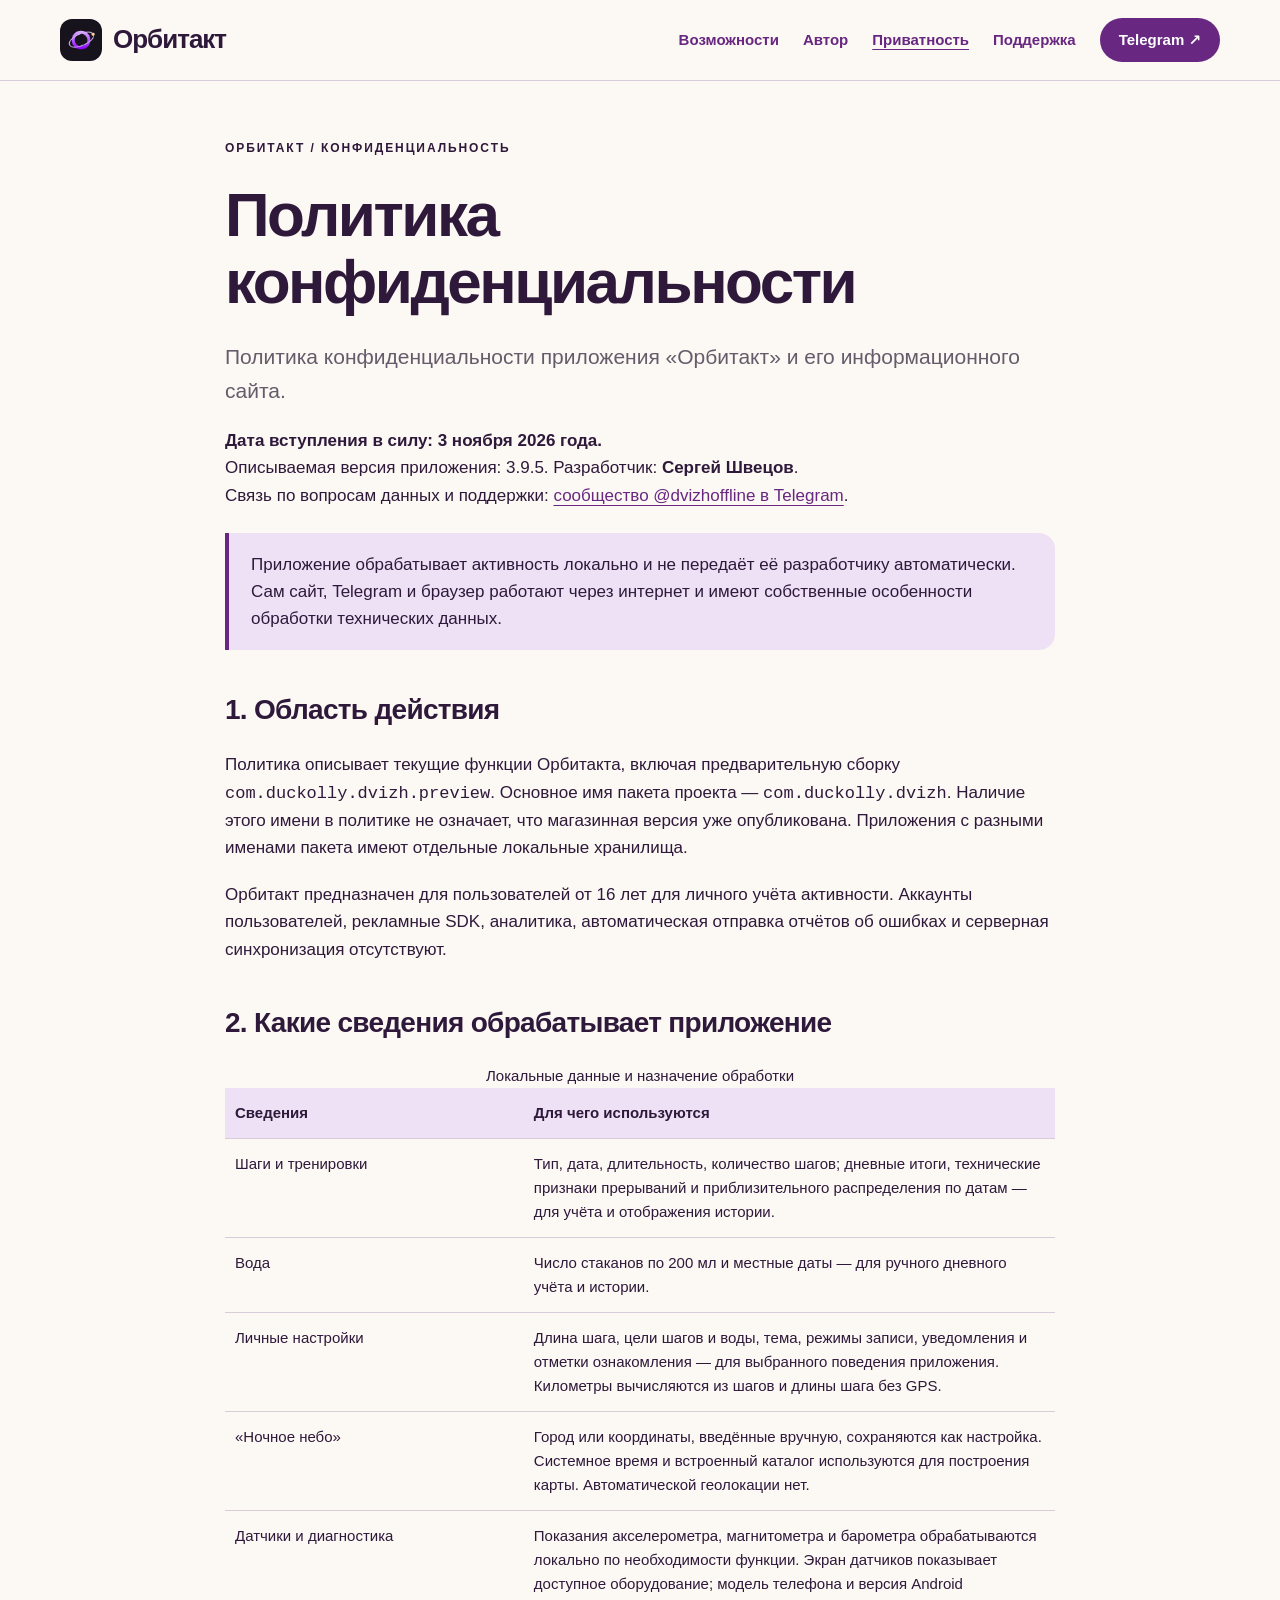
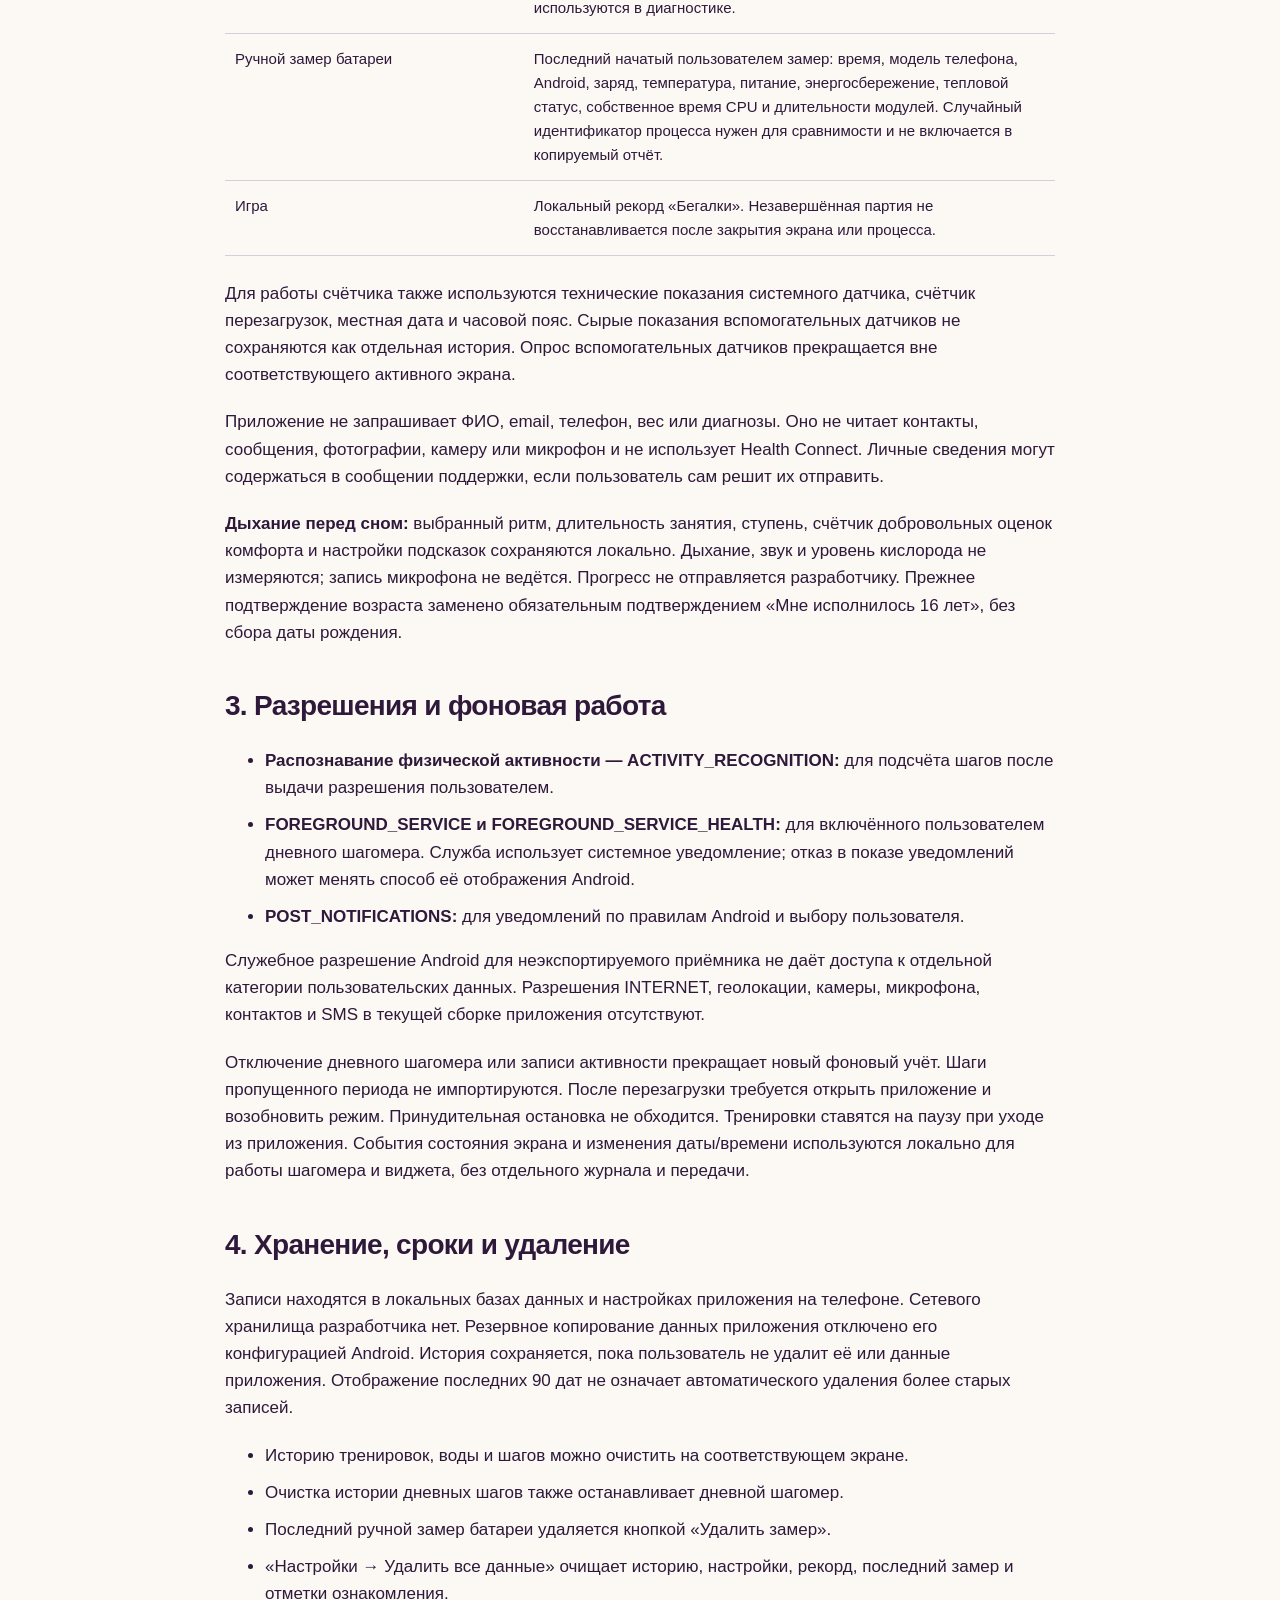
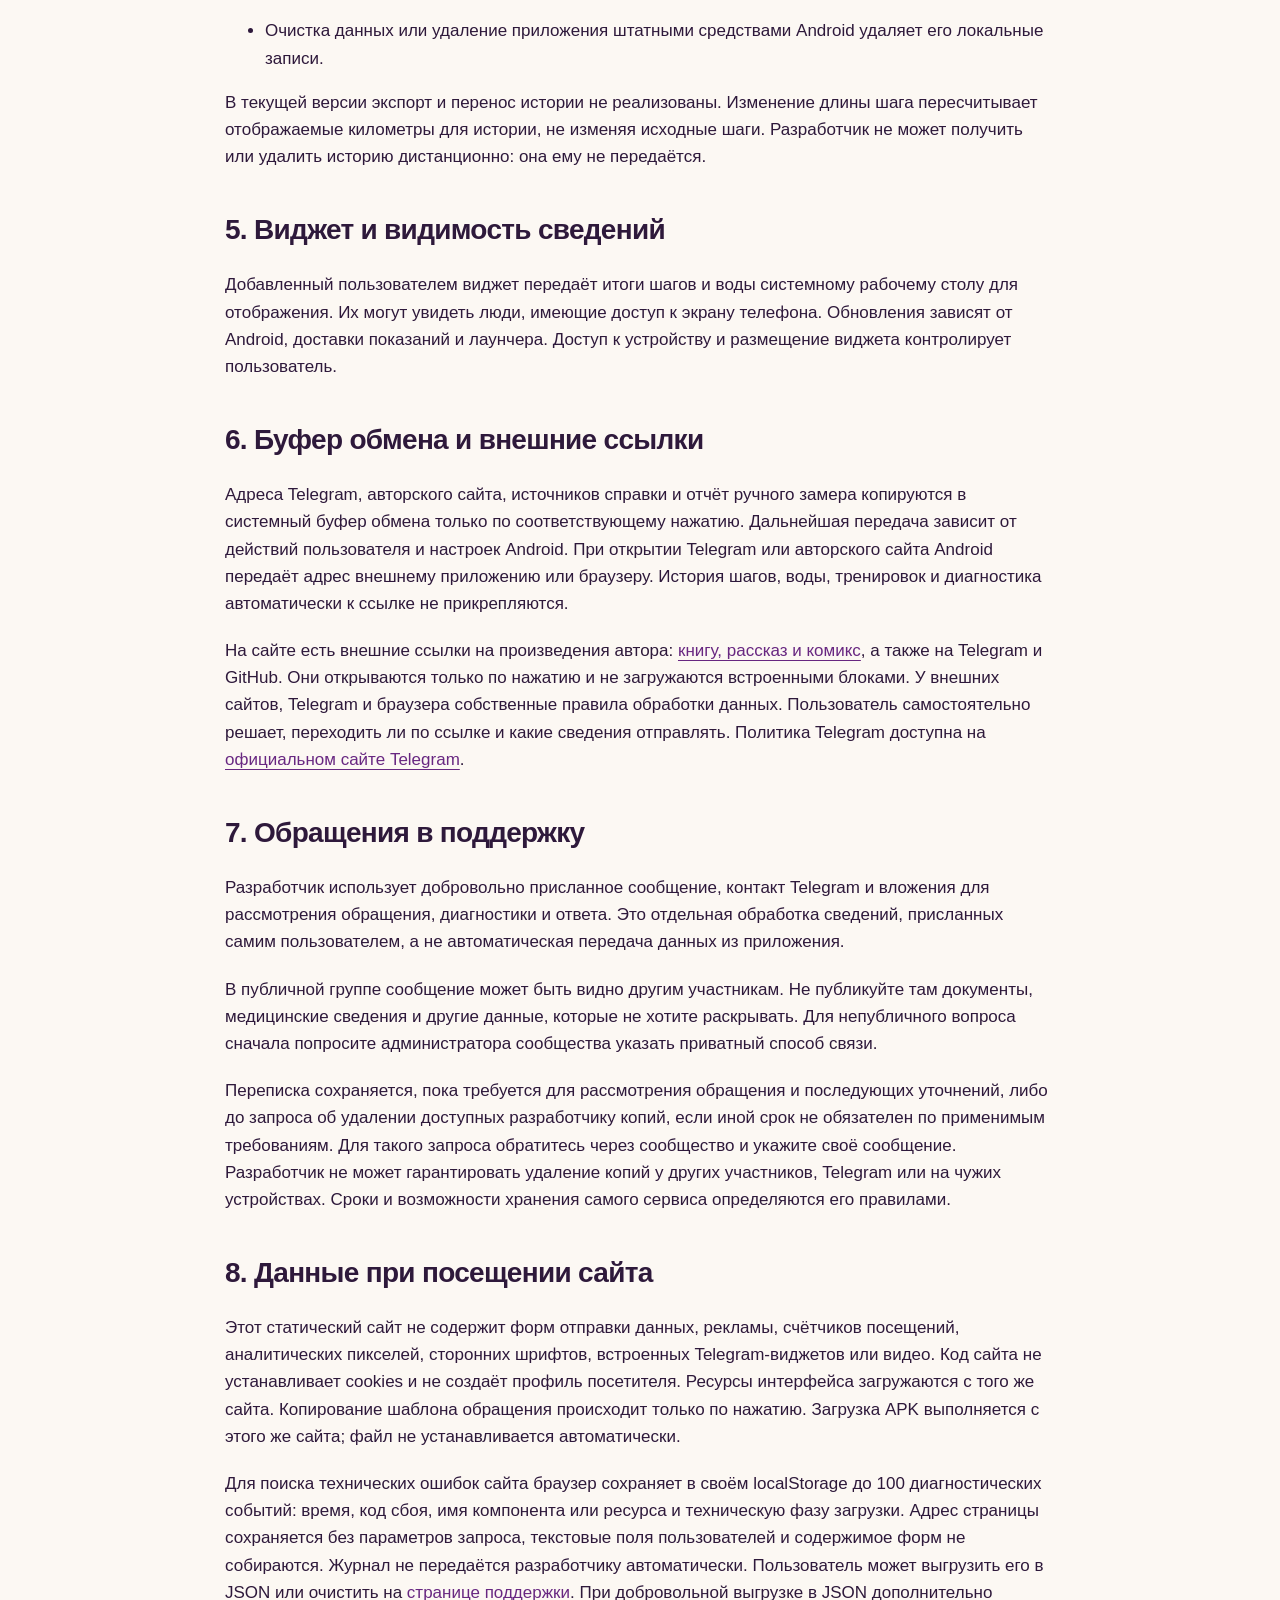
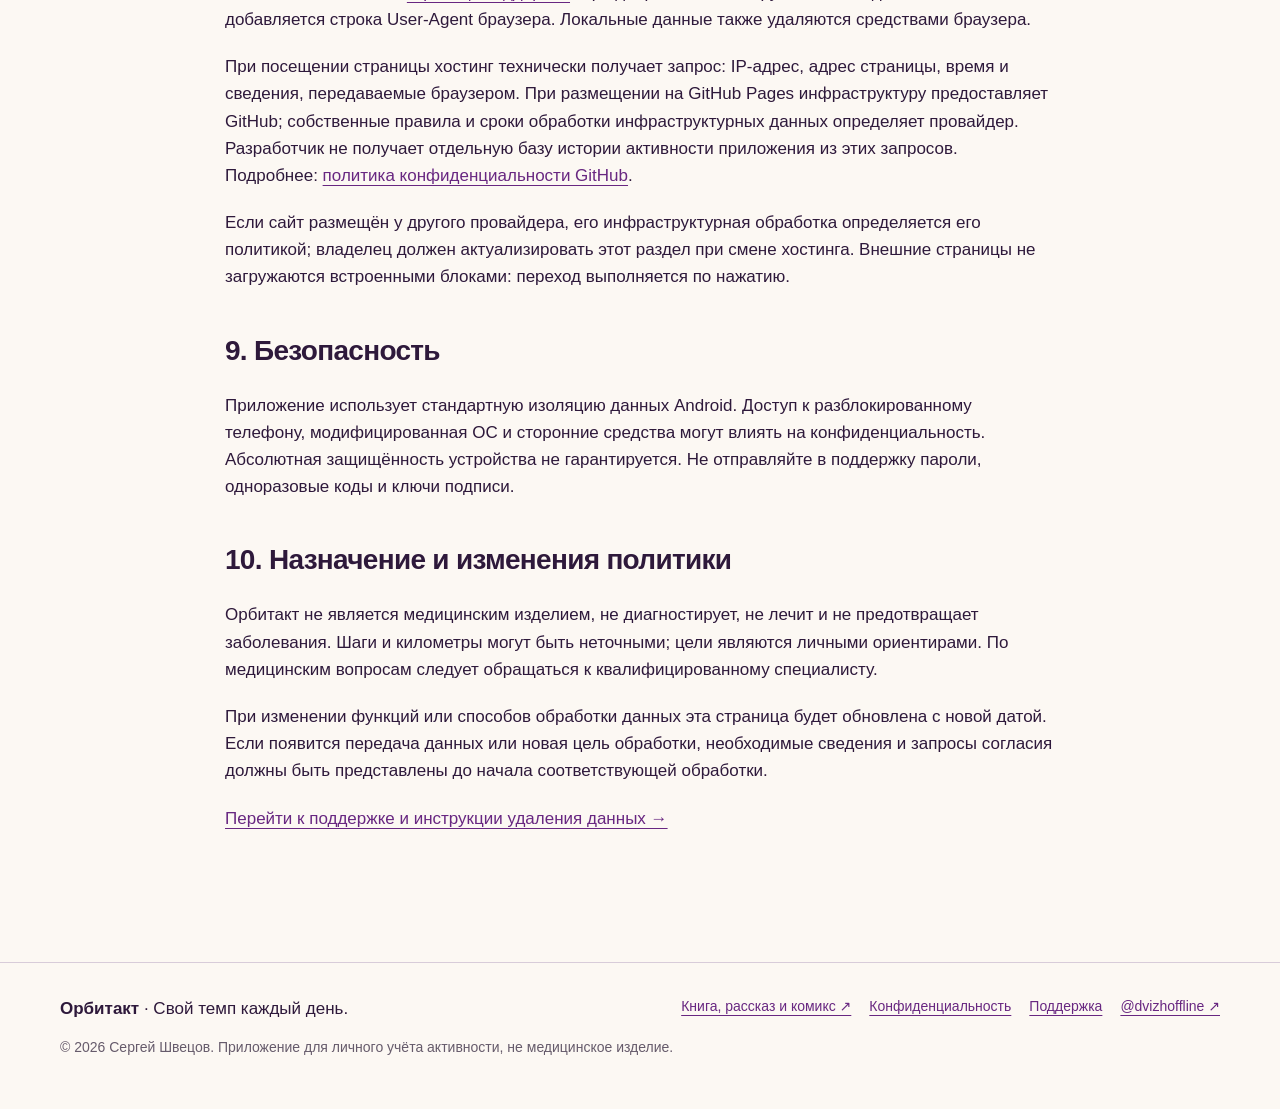
==== commit 52535b56: "Fix name and site3" ====
--- a/privacy.html
+++ b/privacy.html
@@ -1,11 +1,148 @@
-<!doctype html><html lang="ru"><head><meta charset="utf-8"><meta name="viewport" content="width=device-width,initial-scale=1"><title>Политика конфиденциальности — Движ</title><meta name="description" content="Политика конфиденциальности Движа: локальная обработка шагов, воды, настроек и диагностики; удаление данных и связь с разработчиком."><meta name="theme-color" content="#682781"><meta name="referrer" content="no-referrer"><meta http-equiv="Content-Security-Policy" content="default-src 'self'; img-src 'self'; style-src 'self'; script-src 'self'; connect-src 'none'; object-src 'none'; base-uri 'none'; form-action 'none'"><script src="assets/diagnostics.js"></script><link rel="icon" type="image/png" href="assets/icon.png"><link rel="stylesheet" href="assets/style.css"></head><body><a class="skip" href="#main">Перейти к содержимому</a><header class="top"><div class="wrap nav"><a class="brand" href="index.html" aria-label="Движ — главная"><img src="assets/icon.png" alt="" width="42" height="42">Движ</a><nav class="navlinks" aria-label="Основная навигация"><a href="index.html#features">Возможности</a><a href="privacy.html" aria-current="page">Приватность</a><a href="support.html" >Поддержка</a><a class="nav-cta" href="https://t.me/dvizhoffline" rel="noopener noreferrer">Telegram ↗</a></nav></div></header><main id="main" class="wrap doc"><span class="eyebrow">Движ / Конфиденциальность</span><h1>Политика конфиденциальности</h1><p class="intro">Политика конфиденциальности приложения «Движ» и его информационного сайта.</p><p><strong>Дата вступления в силу: 2 ноября 2026 года.</strong><br>Описываемая версия приложения: 3.9.0. Разработчик: <strong>Сергей Швецов</strong>.<br>Связь по вопросам данных и поддержки: <a href="https://t.me/dvizhoffline" rel="noopener noreferrer">сообщество @dvizhoffline в Telegram</a>.</p><div class="notice"><p>Приложение обрабатывает активность локально и не передаёт её разработчику автоматически. Сам сайт, Telegram и браузер работают через интернет и имеют собственные особенности обработки технических данных.</p></div>
-<h2>1. Область действия</h2><p>Политика описывает текущие функции Движа, включая предварительную сборку <code>com.duckolly.dvizh.preview</code>. Основное имя пакета проекта — <code>com.duckolly.dvizh</code>. Наличие этого имени в политике не означает, что магазинная версия уже опубликована. Приложения с разными именами пакета имеют отдельные локальные хранилища.</p><p>Движ предназначен для совершеннолетних пользователей для личного учёта активности. Аккаунты пользователей, рекламные SDK, аналитика, автоматическая отправка отчётов об ошибках и серверная синхронизация отсутствуют.</p>
-<h2>2. Какие сведения обрабатывает приложение</h2><table><caption>Локальные данные и назначение обработки</caption><thead><tr><th scope="col">Сведения</th><th scope="col">Для чего используются</th></tr></thead><tbody><tr><td>Шаги и тренировки</td><td>Тип, дата, длительность, количество шагов; дневные итоги, технические признаки прерываний и приблизительного распределения по датам — для учёта и отображения истории.</td></tr><tr><td>Вода</td><td>Число стаканов по 200 мл и местные даты — для ручного дневного учёта и истории.</td></tr><tr><td>Личные настройки</td><td>Длина шага, цели шагов и воды, тема, режимы записи, уведомления и отметки ознакомления — для выбранного поведения приложения. Километры вычисляются из шагов и длины шага без GPS.</td></tr><tr><td>«Ночное небо»</td><td>Город или координаты, введённые вручную, сохраняются как настройка. Системное время и встроенный каталог используются для построения карты. Автоматической геолокации нет.</td></tr><tr><td>Датчики и диагностика</td><td>Показания акселерометра, магнитометра и барометра обрабатываются локально по необходимости функции. Экран датчиков показывает доступное оборудование; модель телефона и версия Android используются в диагностике.</td></tr><tr><td>Ручной замер батареи</td><td>Последний начатый пользователем замер: время, модель телефона, Android, заряд, температура, питание, энергосбережение, тепловой статус, собственное время CPU и длительности модулей. Случайный идентификатор процесса нужен для сравнимости и не включается в копируемый отчёт.</td></tr><tr><td>Игра</td><td>Локальный рекорд «Бегалки». Незавершённая партия не восстанавливается после закрытия экрана или процесса.</td></tr></tbody></table><p>Для работы счётчика также используются технические показания системного датчика, счётчик перезагрузок, местная дата и часовой пояс. Сырые показания вспомогательных датчиков не сохраняются как отдельная история. Опрос вспомогательных датчиков прекращается вне соответствующего активного экрана.</p><p>Приложение не запрашивает ФИО, email, телефон, вес или диагнозы. Оно не читает контакты, сообщения, фотографии, камеру или микрофон и не использует Health Connect. Личные сведения могут содержаться в сообщении поддержки, если пользователь сам решит их отправить.</p>
-<h2>3. Разрешения и фоновая работа</h2><ul><li><strong>Распознавание физической активности — ACTIVITY_RECOGNITION:</strong> для подсчёта шагов после выдачи разрешения пользователем.</li><li><strong>FOREGROUND_SERVICE и FOREGROUND_SERVICE_HEALTH:</strong> для включённого пользователем дневного шагомера. Служба использует системное уведомление; отказ в показе уведомлений может менять способ её отображения Android.</li><li><strong>POST_NOTIFICATIONS:</strong> для уведомлений по правилам Android и выбору пользователя.</li></ul><p>Служебное разрешение Android для неэкспортируемого приёмника не даёт доступа к отдельной категории пользовательских данных. Разрешения INTERNET, геолокации, камеры, микрофона, контактов и SMS в текущей сборке приложения отсутствуют.</p><p>Отключение дневного шагомера или записи активности прекращает новый фоновый учёт. Шаги пропущенного периода не импортируются. После перезагрузки требуется открыть приложение и возобновить режим. Принудительная остановка не обходится. Тренировки ставятся на паузу при уходе из приложения. События состояния экрана и изменения даты/времени используются локально для работы шагомера и виджета, без отдельного журнала и передачи.</p>
-<h2>4. Хранение, сроки и удаление</h2><p>Записи находятся в локальных базах данных и настройках приложения на телефоне. Сетевого хранилища разработчика нет. Резервное копирование данных приложения отключено его конфигурацией Android. История сохраняется, пока пользователь не удалит её или данные приложения. Отображение последних 90 дат не означает автоматического удаления более старых записей.</p><ul><li>Историю тренировок, воды и шагов можно очистить на соответствующем экране.</li><li>Очистка истории дневных шагов также останавливает дневной шагомер.</li><li>Последний ручной замер батареи удаляется кнопкой «Удалить замер».</li><li>«Настройки → Удалить все данные» очищает историю, настройки, рекорд, последний замер и отметки ознакомления.</li><li>Очистка данных или удаление приложения штатными средствами Android удаляет его локальные записи.</li></ul><p>В текущей версии экспорт и перенос истории не реализованы. Изменение длины шага пересчитывает отображаемые километры для истории, не изменяя исходные шаги. Разработчик не может получить или удалить историю дистанционно: она ему не передаётся.</p>
-<h2>5. Виджет и видимость сведений</h2><p>Добавленный пользователем виджет передаёт итоги шагов и воды системному рабочему столу для отображения. Их могут увидеть люди, имеющие доступ к экрану телефона. Обновления зависят от Android, доставки показаний и лаунчера. Доступ к устройству и размещение виджета контролирует пользователь.</p>
-<h2>6. Буфер обмена и внешние ссылки</h2><p>Адрес Telegram и отчёт ручного замера копируются в системный буфер обмена только по соответствующему нажатию. Дальнейшая передача зависит от действий пользователя и настроек Android. При открытии Telegram-ссылки Android передаёт адрес внешнему приложению или браузеру. История шагов, воды, тренировок и диагностика автоматически к ссылке не прикрепляются.</p><p>У Telegram и браузера собственные правила обработки данных. Пользователь самостоятельно решает, переходить ли по ссылке и какие сведения отправлять. Политика Telegram доступна на <a href="https://telegram.org/privacy" rel="noopener noreferrer">официальном сайте Telegram</a>.</p>
-<h2>7. Обращения в поддержку</h2><p>Разработчик использует добровольно присланное сообщение, контакт Telegram и вложения для рассмотрения обращения, диагностики и ответа. Это отдельная обработка сведений, присланных самим пользователем, а не автоматическая передача данных из приложения.</p><p>В публичной группе сообщение может быть видно другим участникам. Не публикуйте там документы, медицинские сведения и другие данные, которые не хотите раскрывать. Для непубличного вопроса сначала попросите администратора сообщества указать приватный способ связи.</p><p>Переписка сохраняется, пока требуется для рассмотрения обращения и последующих уточнений, либо до запроса об удалении доступных разработчику копий, если иной срок не обязателен по применимым требованиям. Для такого запроса обратитесь через сообщество и укажите своё сообщение. Разработчик не может гарантировать удаление копий у других участников, Telegram или на чужих устройствах. Сроки и возможности хранения самого сервиса определяются его правилами.</p>
-<h2>8. Данные при посещении сайта</h2><p>Этот статический сайт не содержит форм отправки данных, рекламы, счётчиков посещений, аналитических пикселей, сторонних шрифтов, встроенных Telegram-виджетов или видео. Код сайта не устанавливает cookies и не создаёт профиль посетителя. Ресурсы интерфейса загружаются с того же сайта. Копирование шаблона обращения происходит только по нажатию.</p><p>Для поиска технических ошибок сайта браузер сохраняет в своём localStorage до 100 диагностических событий: время, код сбоя, имя компонента или ресурса и техническую фазу загрузки. Адрес страницы сохраняется без параметров запроса, текстовые поля пользователей и содержимое форм не собираются. Журнал не передаётся разработчику автоматически. Пользователь может выгрузить его в JSON или очистить на <a href="support.html">странице поддержки</a>. При добровольной выгрузке в JSON дополнительно добавляется строка User-Agent браузера. Локальные данные также удаляются средствами браузера.</p><p>При посещении страницы хостинг технически получает запрос: IP-адрес, адрес страницы, время и сведения, передаваемые браузером. При размещении на GitHub Pages инфраструктуру предоставляет GitHub; собственные правила и сроки обработки инфраструктурных данных определяет провайдер. Разработчик не получает отдельную базу истории активности приложения из этих запросов. Подробнее: <a href="https://docs.github.com/en/site-policy/privacy-policies/github-general-privacy-statement" rel="noopener noreferrer">политика конфиденциальности GitHub</a>.</p><p>Если сайт размещён у другого провайдера, его инфраструктурная обработка определяется его политикой; владелец должен актуализировать этот раздел при смене хостинга. Внешние страницы не загружаются встроенными блоками: переход выполняется по нажатию.</p>
-<h2>9. Безопасность</h2><p>Приложение использует стандартную изоляцию данных Android. Доступ к разблокированному телефону, модифицированная ОС и сторонние средства могут влиять на конфиденциальность. Абсолютная защищённость устройства не гарантируется. Не отправляйте в поддержку пароли, одноразовые коды и ключи подписи.</p>
-<h2>10. Назначение и изменения политики</h2><p>Движ не является медицинским изделием, не диагностирует, не лечит и не предотвращает заболевания. Шаги и километры могут быть неточными; цели являются личными ориентирами. По медицинским вопросам следует обращаться к квалифицированному специалисту.</p><p>При изменении функций или способов обработки данных эта страница будет обновлена с новой датой. Если появится передача данных или новая цель обработки, необходимые сведения и запросы согласия должны быть представлены до начала соответствующей обработки.</p><p><a href="support.html">Перейти к поддержке и инструкции удаления данных →</a></p></main><footer class="footer"><div class="wrap"><div class="footer-row"><span><strong>Движ</strong> · Свой темп каждый день.</span><nav class="footer-links" aria-label="Дополнительная навигация"><a href="privacy.html">Конфиденциальность</a><a href="support.html">Поддержка</a><a href="https://t.me/dvizhoffline" rel="noopener noreferrer">@dvizhoffline ↗</a></nav></div><p class="small">© 2026 Сергей Швецов. Приложение для личного учёта активности, не медицинское изделие.</p></div></footer></body></html>+<!doctype html>
+<html lang="ru">
+<head>
+<meta charset="utf-8">
+<meta name="viewport" content="width=device-width,initial-scale=1">
+<title>Политика конфиденциальности — Орбитакт</title>
+<meta name="description" content="Политика конфиденциальности Орбитакта: локальная обработка шагов, воды, настроек и диагностики; удаление данных и связь с разработчиком.">
+<meta name="theme-color" content="#682781">
+<meta name="referrer" content="no-referrer">
+<meta http-equiv="Content-Security-Policy" content="default-src 'self'; img-src 'self'; style-src 'self'; script-src 'self'; connect-src 'none'; object-src 'none'; base-uri 'none'; form-action 'none'">
+<script src="assets/diagnostics.js">
+</script>
+<link rel="icon" type="image/png" href="assets/icon.png">
+<link rel="stylesheet" href="assets/style.css">
+</head>
+<body>
+<a class="skip" href="#main">Перейти к содержимому</a>
+<header class="top">
+<div class="wrap nav">
+<a class="brand" href="index.html" aria-label="Орбитакт — главная">
+<img src="assets/icon.png" alt="" width="42" height="42">Орбитакт</a>
+<nav class="navlinks" aria-label="Основная навигация">
+<a href="index.html#features">Возможности</a>
+<a href="index.html#author">Автор</a>
+<a href="privacy.html" aria-current="page">Приватность</a>
+<a href="support.html" >Поддержка</a>
+<a class="nav-cta" href="https://t.me/dvizhoffline" rel="noopener noreferrer">Telegram ↗</a>
+</nav>
+</div>
+</header>
+<main id="main" class="wrap doc">
+<span class="eyebrow">Орбитакт / Конфиденциальность</span>
+<h1>Политика конфиденциальности</h1>
+<p class="intro">Политика конфиденциальности приложения «Орбитакт» и его информационного сайта.</p>
+<p>
+<strong>Дата вступления в силу: 3 ноября 2026 года.</strong>
+<br>Описываемая версия приложения: 3.9.5. Разработчик: <strong>Сергей Швецов</strong>.<br>Связь по вопросам данных и поддержки: <a href="https://t.me/dvizhoffline" rel="noopener noreferrer">сообщество @dvizhoffline в Telegram</a>.</p>
+<div class="notice">
+<p>Приложение обрабатывает активность локально и не передаёт её разработчику автоматически. Сам сайт, Telegram и браузер работают через интернет и имеют собственные особенности обработки технических данных.</p>
+</div>
+<h2>1. Область действия</h2>
+<p>Политика описывает текущие функции Орбитакта, включая предварительную сборку <code>com.duckolly.dvizh.preview</code>. Основное имя пакета проекта — <code>com.duckolly.dvizh</code>. Наличие этого имени в политике не означает, что магазинная версия уже опубликована. Приложения с разными именами пакета имеют отдельные локальные хранилища.</p>
+<p>Орбитакт предназначен для пользователей от 16 лет для личного учёта активности. Аккаунты пользователей, рекламные SDK, аналитика, автоматическая отправка отчётов об ошибках и серверная синхронизация отсутствуют.</p>
+<h2>2. Какие сведения обрабатывает приложение</h2>
+<table>
+<caption>Локальные данные и назначение обработки</caption>
+<thead>
+<tr>
+<th scope="col">Сведения</th>
+<th scope="col">Для чего используются</th>
+</tr>
+</thead>
+<tbody>
+<tr>
+<td>Шаги и тренировки</td>
+<td>Тип, дата, длительность, количество шагов; дневные итоги, технические признаки прерываний и приблизительного распределения по датам — для учёта и отображения истории.</td>
+</tr>
+<tr>
+<td>Вода</td>
+<td>Число стаканов по 200 мл и местные даты — для ручного дневного учёта и истории.</td>
+</tr>
+<tr>
+<td>Личные настройки</td>
+<td>Длина шага, цели шагов и воды, тема, режимы записи, уведомления и отметки ознакомления — для выбранного поведения приложения. Километры вычисляются из шагов и длины шага без GPS.</td>
+</tr>
+<tr>
+<td>«Ночное небо»</td>
+<td>Город или координаты, введённые вручную, сохраняются как настройка. Системное время и встроенный каталог используются для построения карты. Автоматической геолокации нет.</td>
+</tr>
+<tr>
+<td>Датчики и диагностика</td>
+<td>Показания акселерометра, магнитометра и барометра обрабатываются локально по необходимости функции. Экран датчиков показывает доступное оборудование; модель телефона и версия Android используются в диагностике.</td>
+</tr>
+<tr>
+<td>Ручной замер батареи</td>
+<td>Последний начатый пользователем замер: время, модель телефона, Android, заряд, температура, питание, энергосбережение, тепловой статус, собственное время CPU и длительности модулей. Случайный идентификатор процесса нужен для сравнимости и не включается в копируемый отчёт.</td>
+</tr>
+<tr>
+<td>Игра</td>
+<td>Локальный рекорд «Бегалки». Незавершённая партия не восстанавливается после закрытия экрана или процесса.</td>
+</tr>
+</tbody>
+</table>
+<p>Для работы счётчика также используются технические показания системного датчика, счётчик перезагрузок, местная дата и часовой пояс. Сырые показания вспомогательных датчиков не сохраняются как отдельная история. Опрос вспомогательных датчиков прекращается вне соответствующего активного экрана.</p>
+<p>Приложение не запрашивает ФИО, email, телефон, вес или диагнозы. Оно не читает контакты, сообщения, фотографии, камеру или микрофон и не использует Health Connect. Личные сведения могут содержаться в сообщении поддержки, если пользователь сам решит их отправить.</p>
+<p>
+<strong>Дыхание перед сном:</strong> выбранный ритм, длительность занятия, ступень, счётчик добровольных оценок комфорта и настройки подсказок сохраняются локально. Дыхание, звук и уровень кислорода не измеряются; запись микрофона не ведётся. Прогресс не отправляется разработчику. Прежнее подтверждение возраста заменено обязательным подтверждением «Мне исполнилось 16 лет», без сбора даты рождения.</p>
+<h2>3. Разрешения и фоновая работа</h2>
+<ul>
+<li>
+<strong>Распознавание физической активности — ACTIVITY_RECOGNITION:</strong> для подсчёта шагов после выдачи разрешения пользователем.</li>
+<li>
+<strong>FOREGROUND_SERVICE и FOREGROUND_SERVICE_HEALTH:</strong> для включённого пользователем дневного шагомера. Служба использует системное уведомление; отказ в показе уведомлений может менять способ её отображения Android.</li>
+<li>
+<strong>POST_NOTIFICATIONS:</strong> для уведомлений по правилам Android и выбору пользователя.</li>
+</ul>
+<p>Служебное разрешение Android для неэкспортируемого приёмника не даёт доступа к отдельной категории пользовательских данных. Разрешения INTERNET, геолокации, камеры, микрофона, контактов и SMS в текущей сборке приложения отсутствуют.</p>
+<p>Отключение дневного шагомера или записи активности прекращает новый фоновый учёт. Шаги пропущенного периода не импортируются. После перезагрузки требуется открыть приложение и возобновить режим. Принудительная остановка не обходится. Тренировки ставятся на паузу при уходе из приложения. События состояния экрана и изменения даты/времени используются локально для работы шагомера и виджета, без отдельного журнала и передачи.</p>
+<h2>4. Хранение, сроки и удаление</h2>
+<p>Записи находятся в локальных базах данных и настройках приложения на телефоне. Сетевого хранилища разработчика нет. Резервное копирование данных приложения отключено его конфигурацией Android. История сохраняется, пока пользователь не удалит её или данные приложения. Отображение последних 90 дат не означает автоматического удаления более старых записей.</p>
+<ul>
+<li>Историю тренировок, воды и шагов можно очистить на соответствующем экране.</li>
+<li>Очистка истории дневных шагов также останавливает дневной шагомер.</li>
+<li>Последний ручной замер батареи удаляется кнопкой «Удалить замер».</li>
+<li>«Настройки → Удалить все данные» очищает историю, настройки, рекорд, последний замер и отметки ознакомления.</li>
+<li>Очистка данных или удаление приложения штатными средствами Android удаляет его локальные записи.</li>
+</ul>
+<p>В текущей версии экспорт и перенос истории не реализованы. Изменение длины шага пересчитывает отображаемые километры для истории, не изменяя исходные шаги. Разработчик не может получить или удалить историю дистанционно: она ему не передаётся.</p>
+<h2>5. Виджет и видимость сведений</h2>
+<p>Добавленный пользователем виджет передаёт итоги шагов и воды системному рабочему столу для отображения. Их могут увидеть люди, имеющие доступ к экрану телефона. Обновления зависят от Android, доставки показаний и лаунчера. Доступ к устройству и размещение виджета контролирует пользователь.</p>
+<h2>6. Буфер обмена и внешние ссылки</h2>
+<p>Адреса Telegram, авторского сайта, источников справки и отчёт ручного замера копируются в системный буфер обмена только по соответствующему нажатию. Дальнейшая передача зависит от действий пользователя и настроек Android. При открытии Telegram или авторского сайта Android передаёт адрес внешнему приложению или браузеру. История шагов, воды, тренировок и диагностика автоматически к ссылке не прикрепляются.</p>
+<p>На сайте есть внешние ссылки на произведения автора: <a href="https://duckolly.github.io/testofsilence/" rel="noopener noreferrer">книгу, рассказ и комикс</a>, а также на Telegram и GitHub. Они открываются только по нажатию и не загружаются встроенными блоками. У внешних сайтов, Telegram и браузера собственные правила обработки данных. Пользователь самостоятельно решает, переходить ли по ссылке и какие сведения отправлять. Политика Telegram доступна на <a href="https://telegram.org/privacy" rel="noopener noreferrer">официальном сайте Telegram</a>.</p>
+<h2>7. Обращения в поддержку</h2>
+<p>Разработчик использует добровольно присланное сообщение, контакт Telegram и вложения для рассмотрения обращения, диагностики и ответа. Это отдельная обработка сведений, присланных самим пользователем, а не автоматическая передача данных из приложения.</p>
+<p>В публичной группе сообщение может быть видно другим участникам. Не публикуйте там документы, медицинские сведения и другие данные, которые не хотите раскрывать. Для непубличного вопроса сначала попросите администратора сообщества указать приватный способ связи.</p>
+<p>Переписка сохраняется, пока требуется для рассмотрения обращения и последующих уточнений, либо до запроса об удалении доступных разработчику копий, если иной срок не обязателен по применимым требованиям. Для такого запроса обратитесь через сообщество и укажите своё сообщение. Разработчик не может гарантировать удаление копий у других участников, Telegram или на чужих устройствах. Сроки и возможности хранения самого сервиса определяются его правилами.</p>
+<h2>8. Данные при посещении сайта</h2>
+<p>Этот статический сайт не содержит форм отправки данных, рекламы, счётчиков посещений, аналитических пикселей, сторонних шрифтов, встроенных Telegram-виджетов или видео. Код сайта не устанавливает cookies и не создаёт профиль посетителя. Ресурсы интерфейса загружаются с того же сайта. Копирование шаблона обращения происходит только по нажатию. Загрузка APK выполняется с этого же сайта; файл не устанавливается автоматически.</p>
+<p>Для поиска технических ошибок сайта браузер сохраняет в своём localStorage до 100 диагностических событий: время, код сбоя, имя компонента или ресурса и техническую фазу загрузки. Адрес страницы сохраняется без параметров запроса, текстовые поля пользователей и содержимое форм не собираются. Журнал не передаётся разработчику автоматически. Пользователь может выгрузить его в JSON или очистить на <a href="support.html">странице поддержки</a>. При добровольной выгрузке в JSON дополнительно добавляется строка User-Agent браузера. Локальные данные также удаляются средствами браузера.</p>
+<p>При посещении страницы хостинг технически получает запрос: IP-адрес, адрес страницы, время и сведения, передаваемые браузером. При размещении на GitHub Pages инфраструктуру предоставляет GitHub; собственные правила и сроки обработки инфраструктурных данных определяет провайдер. Разработчик не получает отдельную базу истории активности приложения из этих запросов. Подробнее: <a href="https://docs.github.com/en/site-policy/privacy-policies/github-general-privacy-statement" rel="noopener noreferrer">политика конфиденциальности GitHub</a>.</p>
+<p>Если сайт размещён у другого провайдера, его инфраструктурная обработка определяется его политикой; владелец должен актуализировать этот раздел при смене хостинга. Внешние страницы не загружаются встроенными блоками: переход выполняется по нажатию.</p>
+<h2>9. Безопасность</h2>
+<p>Приложение использует стандартную изоляцию данных Android. Доступ к разблокированному телефону, модифицированная ОС и сторонние средства могут влиять на конфиденциальность. Абсолютная защищённость устройства не гарантируется. Не отправляйте в поддержку пароли, одноразовые коды и ключи подписи.</p>
+<h2>10. Назначение и изменения политики</h2>
+<p>Орбитакт не является медицинским изделием, не диагностирует, не лечит и не предотвращает заболевания. Шаги и километры могут быть неточными; цели являются личными ориентирами. По медицинским вопросам следует обращаться к квалифицированному специалисту.</p>
+<p>При изменении функций или способов обработки данных эта страница будет обновлена с новой датой. Если появится передача данных или новая цель обработки, необходимые сведения и запросы согласия должны быть представлены до начала соответствующей обработки.</p>
+<p>
+<a href="support.html">Перейти к поддержке и инструкции удаления данных →</a>
+</p>
+</main>
+<footer class="footer">
+<div class="wrap">
+<div class="footer-row">
+<span>
+<strong>Орбитакт</strong> · Свой темп каждый день.</span>
+<nav class="footer-links" aria-label="Дополнительная навигация">
+<a href="https://duckolly.github.io/testofsilence/" rel="noopener noreferrer">Книга, рассказ и комикс ↗</a>
+<a href="privacy.html">Конфиденциальность</a>
+<a href="support.html">Поддержка</a>
+<a href="https://t.me/dvizhoffline" rel="noopener noreferrer">@dvizhoffline ↗</a>
+</nav>
+</div>
+<p class="small">© 2026 Сергей Швецов. Приложение для личного учёта активности, не медицинское изделие.</p>
+</div>
+</footer>
+</body>
+</html>
--- a/assets/style.css
+++ b/assets/style.css
@@ -10,3 +10,27 @@
 .diagnostics-actions{display:flex;flex-wrap:wrap;gap:12px;margin:16px 0}
 .diagnostics-box .small{margin:14px 0 0}
 @media(max-width:600px){.diagnostics-box{padding:22px 18px}.diagnostics-actions .button{width:100%}}
+
+/* Orbitakt 3.9.5: night mode and the author's works. */
+.rest-cat{width:100px;height:100px;object-fit:contain;margin:5px 0 22px}
+.sleep-preview{display:grid;grid-template-columns:1fr 290px;gap:60px;align-items:center;margin:60px 0 28px;padding:36px;border:1px solid #d4c3dd;border-radius:32px;background:#f8f2f9}
+.sleep-preview h3{font-size:clamp(28px,3vw,38px)}
+.sleep-preview p{color:var(--muted)}
+.sleep-preview figure{margin:0}.sleep-preview .phone{max-width:260px;margin:auto}
+.sleep-preview figcaption{text-align:center;margin-top:16px;font-size:15px;font-weight:700}
+.author-card{display:grid;grid-template-columns:1.15fr .85fr;gap:48px;align-items:center;padding:48px;border:1px solid var(--line);border-radius:36px;background:linear-gradient(120deg,#f2e8f7,#fffaf5)}
+.author-card>div{min-width:0}.author-card h2{font-size:clamp(36px,4.5vw,58px)}
+.work-formats{list-style:none;padding:0;margin:0 0 28px;display:flex;flex-wrap:wrap;gap:10px}
+.work-formats li{padding:5px 15px;border:1px solid #cbb1dc;border-radius:24px;font-size:14px;font-weight:700}
+.author-address{margin:16px 0 0;overflow-wrap:anywhere}
+.author-art{position:relative;isolation:isolate;display:flex;align-items:center;justify-content:center;min-height:400px;overflow:hidden;border-radius:50% 50% 28px 28px;background:#e8d9f1}
+.book-shape{width:190px;min-height:265px;transform:rotate(-7deg);display:flex;flex-direction:column;justify-content:space-between;padding:26px 20px;color:#f8effe;border-radius:4px 14px 14px 4px;border-left:10px solid #3c1e52;background:linear-gradient(150deg,#3d234e,#71428d);box-shadow:16px 22px 0 #cdb7dc;z-index:1}
+.book-shape span{font-size:20px;font-weight:700;line-height:1.3;letter-spacing:-.02em}.book-shape strong{font-size:52px;line-height:1.2;font-weight:400;letter-spacing:-.06em}.book-shape small{font-size:12px;color:#ead9f4}
+.art-year{position:absolute;top:20px;right:18px;font-size:80px;line-height:1;font-weight:800;color:#d0b8df;letter-spacing:-.08em}
+.art-label{position:absolute;bottom:10px;font-size:11px;letter-spacing:.18em;text-transform:uppercase;color:#644a74}
+.orbit-ring{position:absolute;border:1px solid #c3a7d5;border-radius:50%;width:360px;height:170px;transform:rotate(-30deg)}.ring-two{transform:rotate(35deg);height:270px}
+@media(max-width:850px){.sleep-preview{gap:28px;padding:28px;grid-template-columns:1fr 240px}.author-card{padding:32px;gap:28px;grid-template-columns:1fr 1fr}.author-art{min-height:350px}}
+@media(max-width:600px){.sleep-preview{grid-template-columns:1fr;padding:24px;gap:26px}.sleep-preview .phone{max-width:240px}.author-card{grid-template-columns:1fr;padding:26px;gap:32px}.author-art{min-height:350px;max-width:360px;width:100%;margin:auto}.author-card h2{font-size:40px}.author-section{padding-top:50px}.book-shape{width:170px;min-height:245px}}
+/* Let the phone illustration shrink below its preferred width on narrow screens. */
+.hero > *{min-width:0}
+@media(max-width:600px){.hero{grid-template-columns:minmax(0,1fr)}}
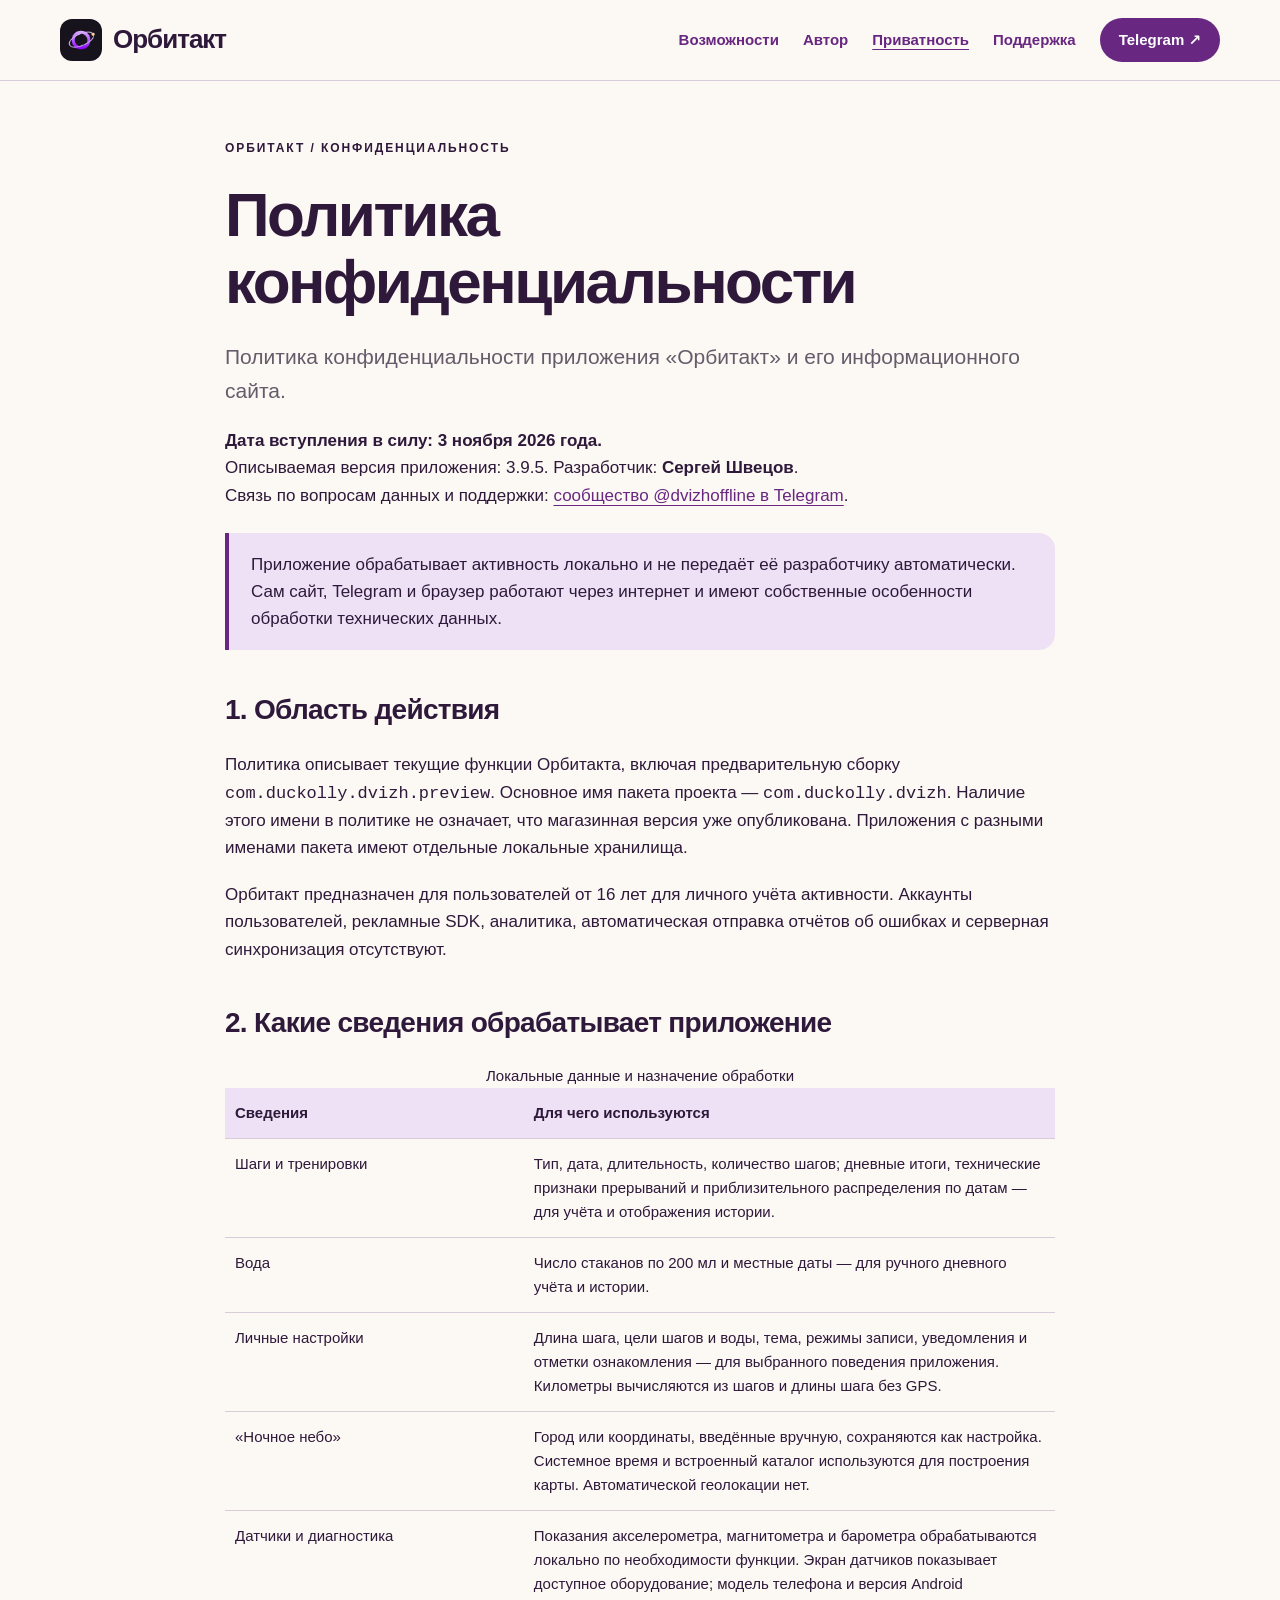
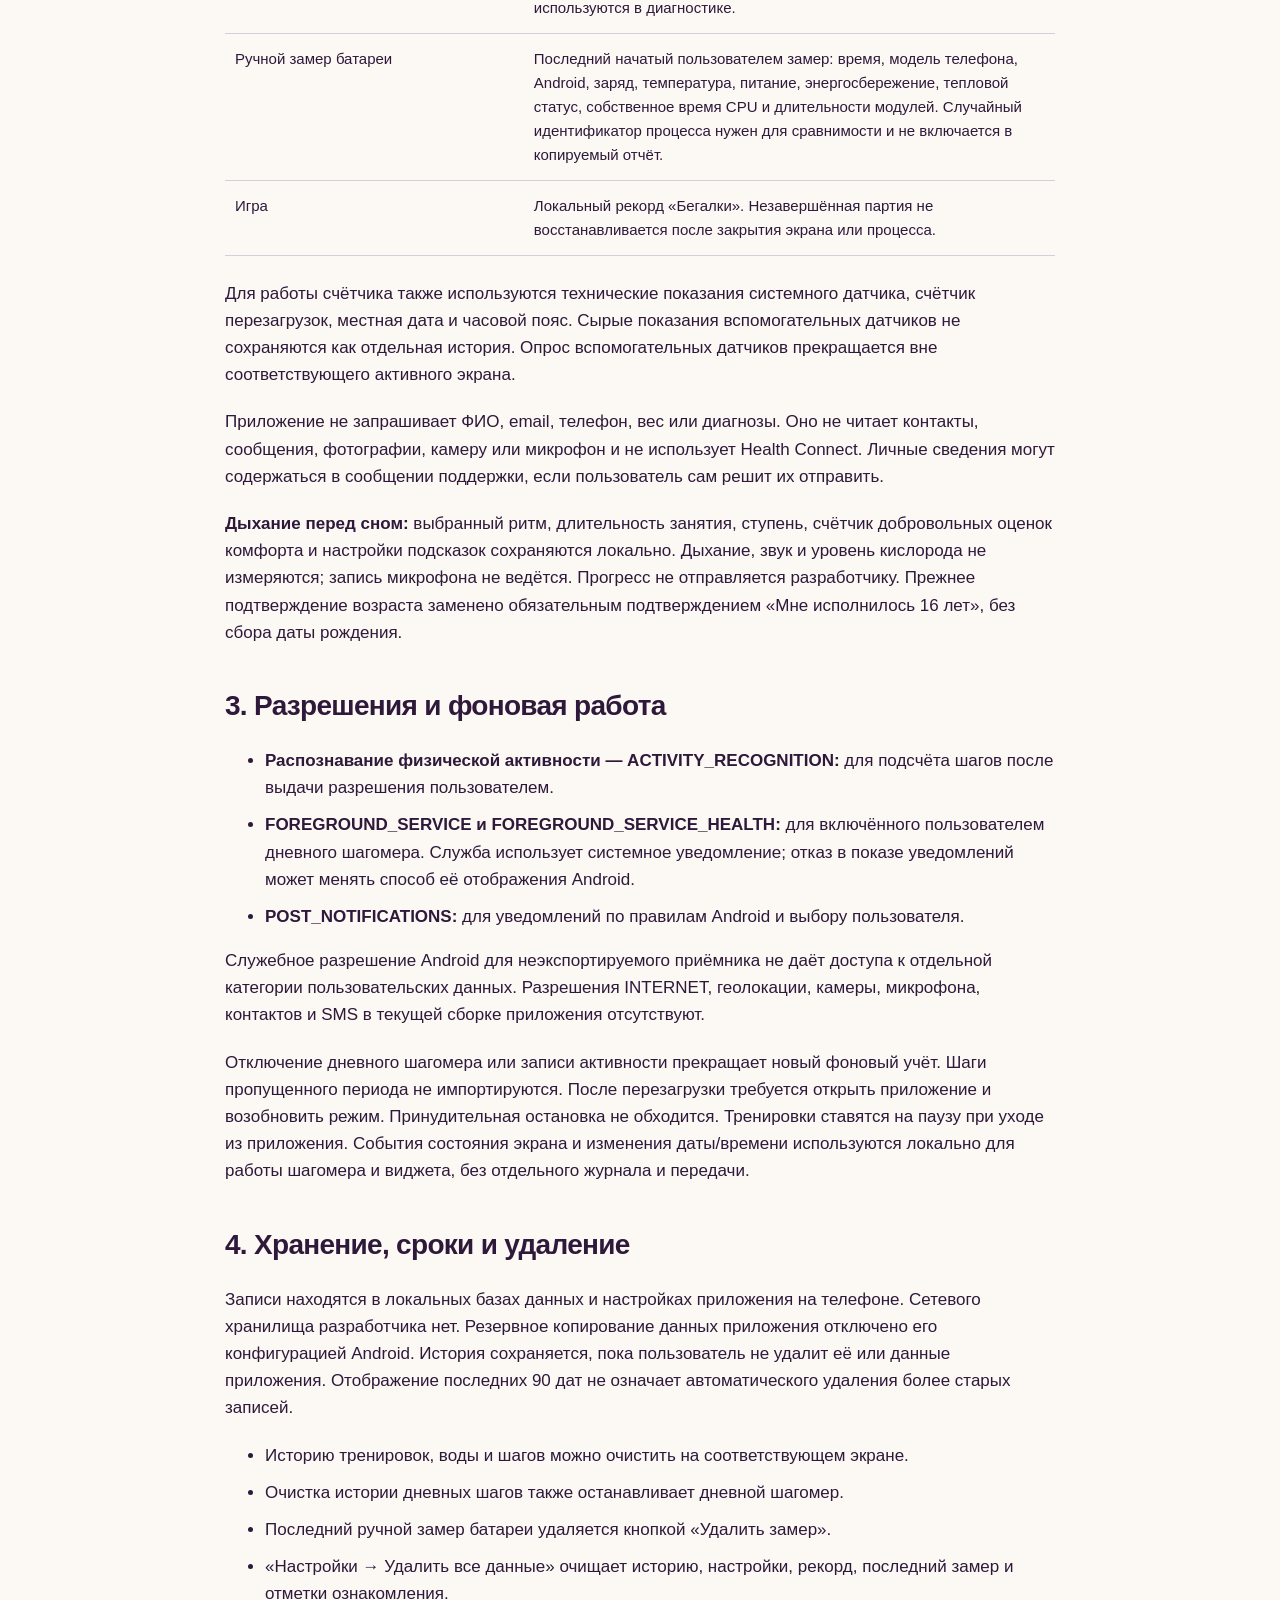
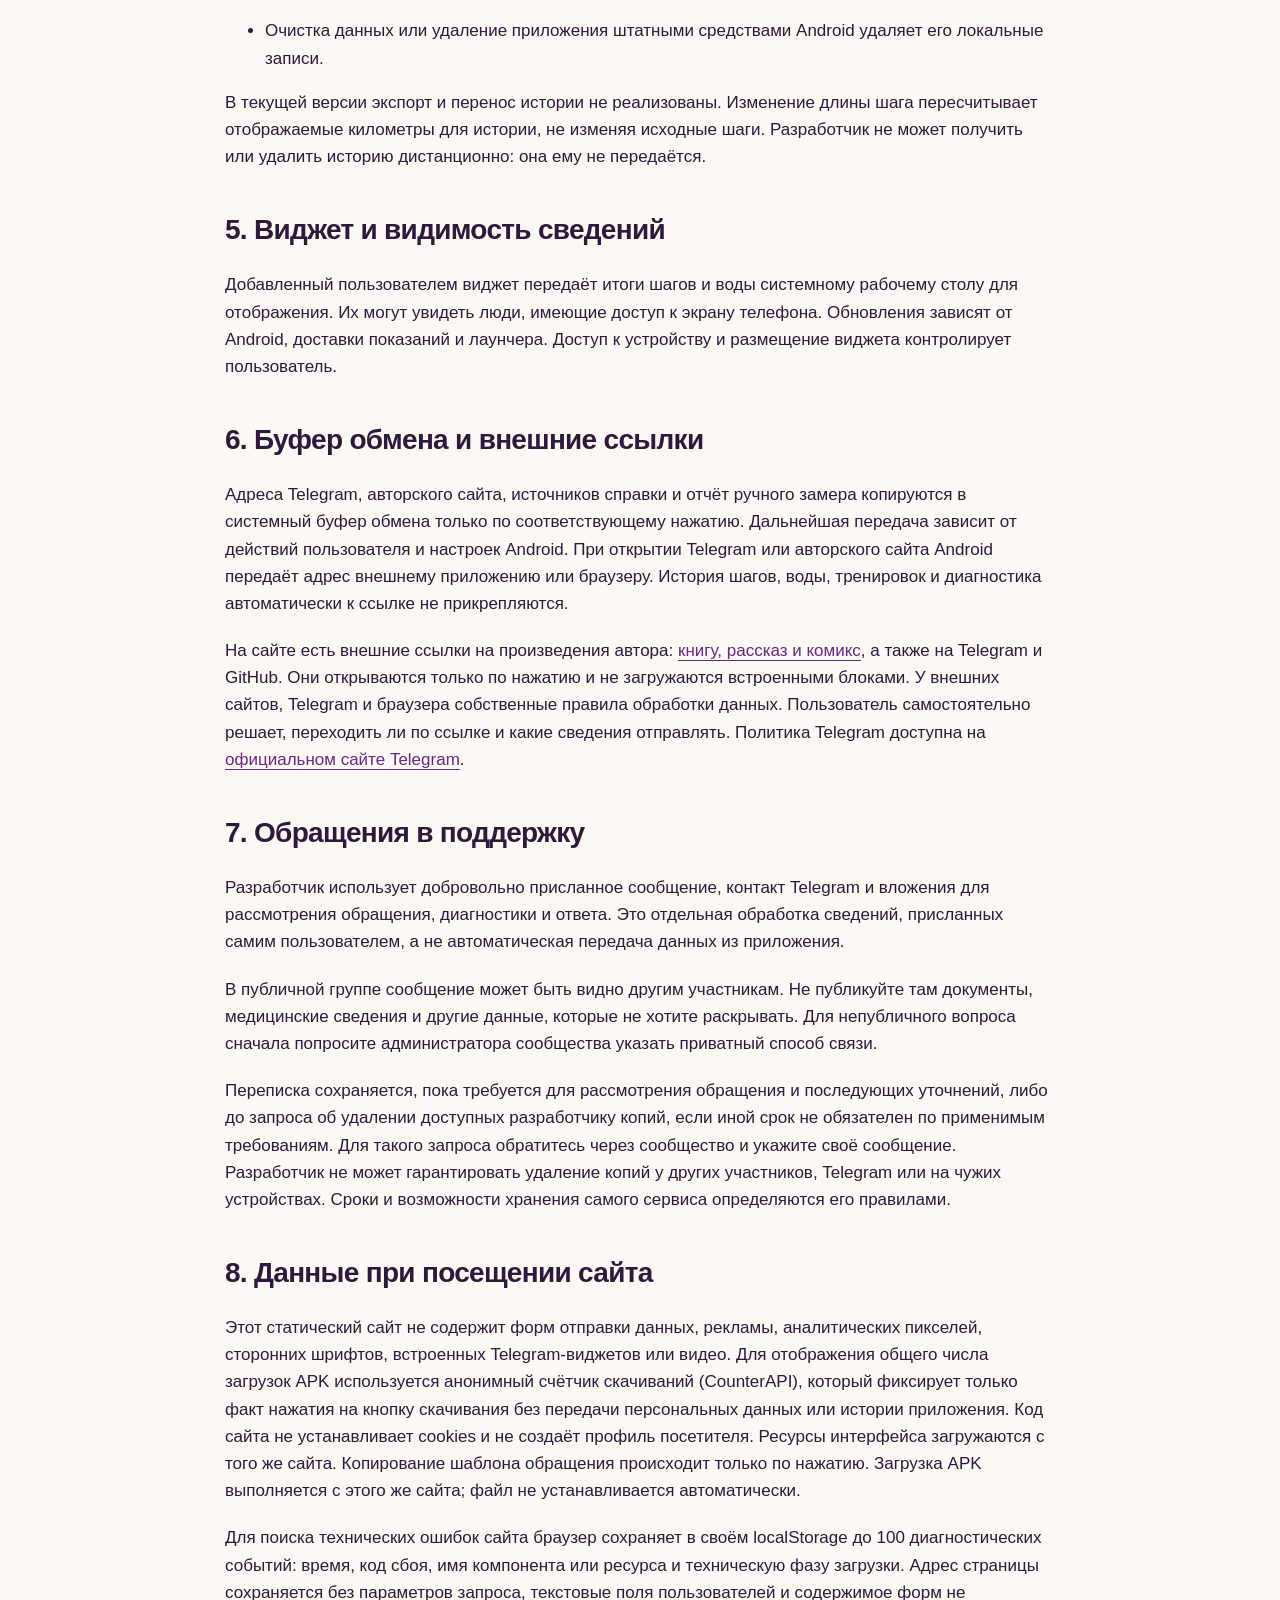
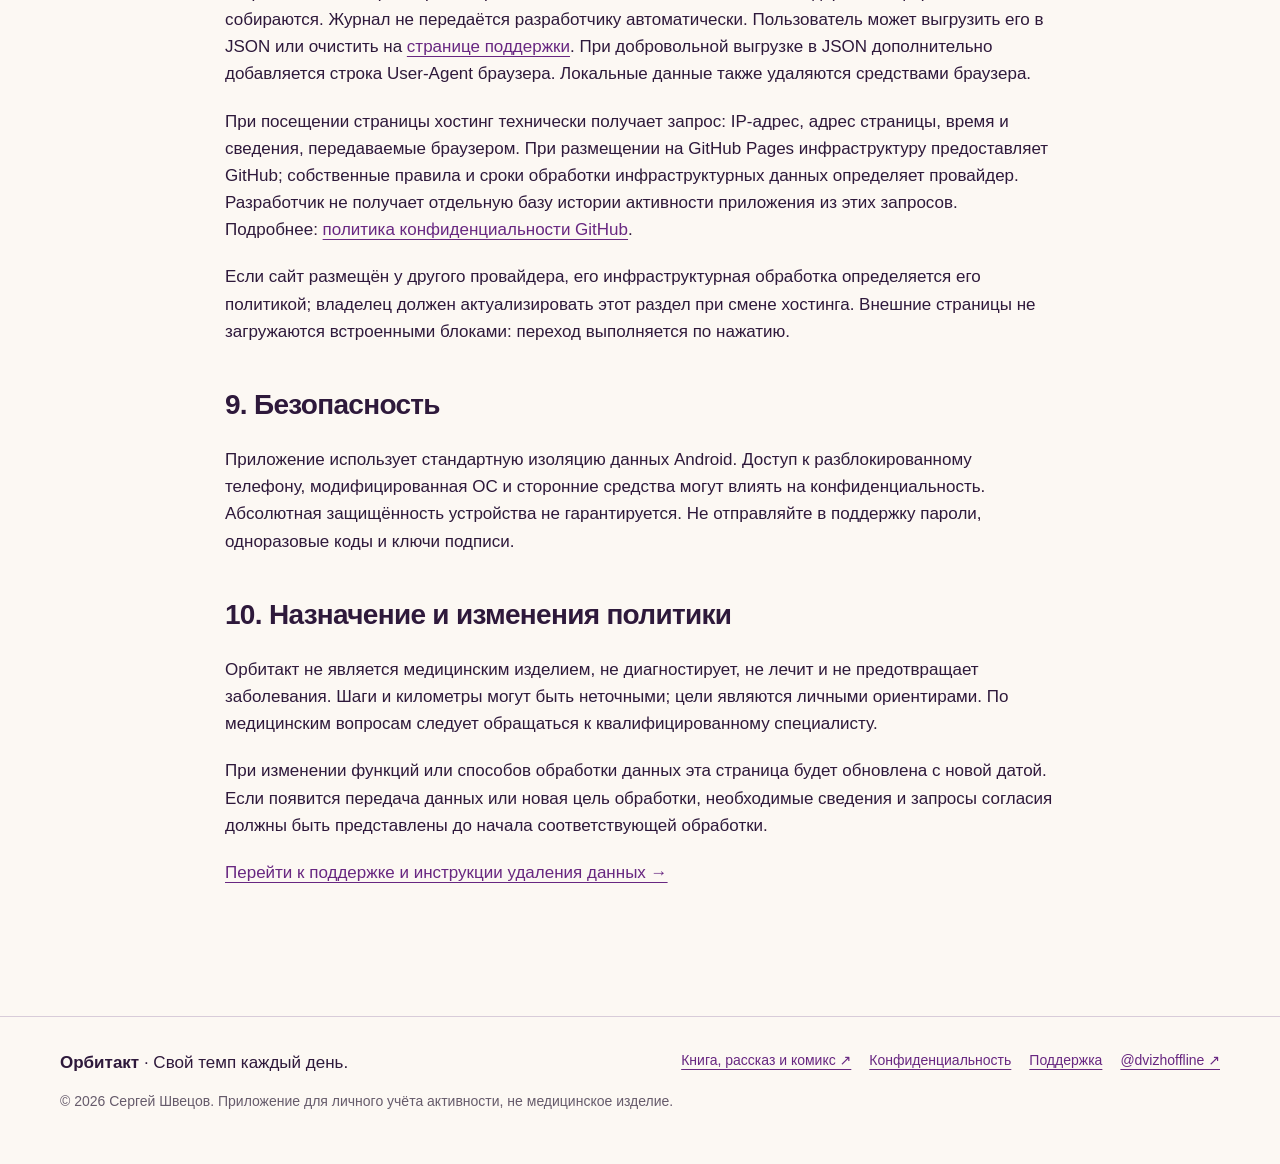
==== commit 95a89769: "Add APK download counter starting at 117" ====
--- a/privacy.html
+++ b/privacy.html
@@ -7,7 +7,7 @@
 <meta name="description" content="Политика конфиденциальности Орбитакта: локальная обработка шагов, воды, настроек и диагностики; удаление данных и связь с разработчиком.">
 <meta name="theme-color" content="#682781">
 <meta name="referrer" content="no-referrer">
-<meta http-equiv="Content-Security-Policy" content="default-src 'self'; img-src 'self'; style-src 'self'; script-src 'self'; connect-src 'none'; object-src 'none'; base-uri 'none'; form-action 'none'">
+<meta http-equiv="Content-Security-Policy" content="default-src 'self'; img-src 'self'; style-src 'self'; script-src 'self'; connect-src 'self' https://api.counterapi.dev; object-src 'none'; base-uri 'none'; form-action 'none'">
 <script src="assets/diagnostics.js">
 </script>
 <link rel="icon" type="image/png" href="assets/icon.png">
@@ -116,7 +116,7 @@
 <p>В публичной группе сообщение может быть видно другим участникам. Не публикуйте там документы, медицинские сведения и другие данные, которые не хотите раскрывать. Для непубличного вопроса сначала попросите администратора сообщества указать приватный способ связи.</p>
 <p>Переписка сохраняется, пока требуется для рассмотрения обращения и последующих уточнений, либо до запроса об удалении доступных разработчику копий, если иной срок не обязателен по применимым требованиям. Для такого запроса обратитесь через сообщество и укажите своё сообщение. Разработчик не может гарантировать удаление копий у других участников, Telegram или на чужих устройствах. Сроки и возможности хранения самого сервиса определяются его правилами.</p>
 <h2>8. Данные при посещении сайта</h2>
-<p>Этот статический сайт не содержит форм отправки данных, рекламы, счётчиков посещений, аналитических пикселей, сторонних шрифтов, встроенных Telegram-виджетов или видео. Код сайта не устанавливает cookies и не создаёт профиль посетителя. Ресурсы интерфейса загружаются с того же сайта. Копирование шаблона обращения происходит только по нажатию. Загрузка APK выполняется с этого же сайта; файл не устанавливается автоматически.</p>
+<p>Этот статический сайт не содержит форм отправки данных, рекламы, аналитических пикселей, сторонних шрифтов, встроенных Telegram-виджетов или видео. Для отображения общего числа загрузок APK используется анонимный счётчик скачиваний (CounterAPI), который фиксирует только факт нажатия на кнопку скачивания без передачи персональных данных или истории приложения. Код сайта не устанавливает cookies и не создаёт профиль посетителя. Ресурсы интерфейса загружаются с того же сайта. Копирование шаблона обращения происходит только по нажатию. Загрузка APK выполняется с этого же сайта; файл не устанавливается автоматически.</p>
 <p>Для поиска технических ошибок сайта браузер сохраняет в своём localStorage до 100 диагностических событий: время, код сбоя, имя компонента или ресурса и техническую фазу загрузки. Адрес страницы сохраняется без параметров запроса, текстовые поля пользователей и содержимое форм не собираются. Журнал не передаётся разработчику автоматически. Пользователь может выгрузить его в JSON или очистить на <a href="support.html">странице поддержки</a>. При добровольной выгрузке в JSON дополнительно добавляется строка User-Agent браузера. Локальные данные также удаляются средствами браузера.</p>
 <p>При посещении страницы хостинг технически получает запрос: IP-адрес, адрес страницы, время и сведения, передаваемые браузером. При размещении на GitHub Pages инфраструктуру предоставляет GitHub; собственные правила и сроки обработки инфраструктурных данных определяет провайдер. Разработчик не получает отдельную базу истории активности приложения из этих запросов. Подробнее: <a href="https://docs.github.com/en/site-policy/privacy-policies/github-general-privacy-statement" rel="noopener noreferrer">политика конфиденциальности GitHub</a>.</p>
 <p>Если сайт размещён у другого провайдера, его инфраструктурная обработка определяется его политикой; владелец должен актуализировать этот раздел при смене хостинга. Внешние страницы не загружаются встроенными блоками: переход выполняется по нажатию.</p>
--- a/assets/style.css
+++ b/assets/style.css
@@ -34,3 +34,5 @@
 /* Let the phone illustration shrink below its preferred width on narrow screens. */
 .hero > *{min-width:0}
 @media(max-width:600px){.hero{grid-template-columns:minmax(0,1fr)}}
+
+.download-counter{display:inline-flex;align-items:center;gap:6px;margin:0 0 14px;padding:6px 14px;border:1px solid var(--line);border-radius:20px;background:#fffaf5;font-size:14px;color:var(--muted)}.download-counter strong{color:var(--purple);font-weight:800}
